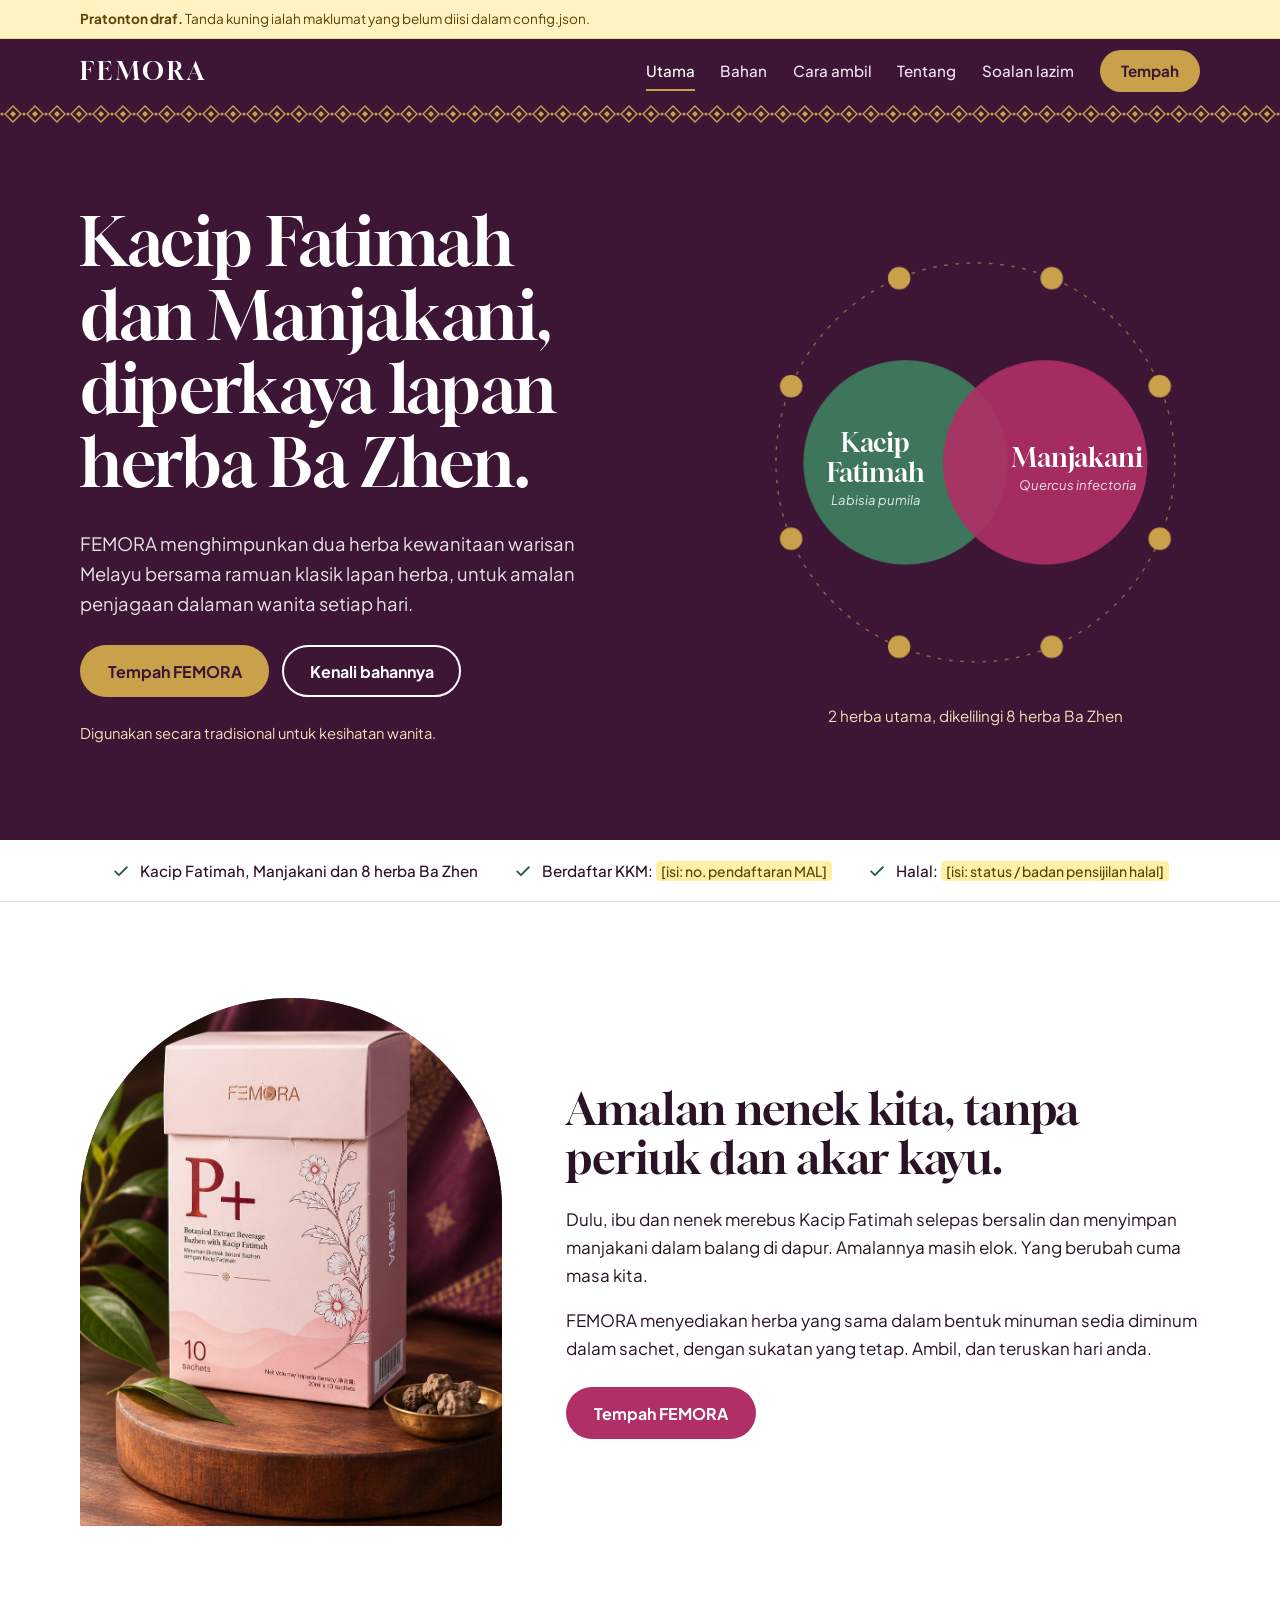
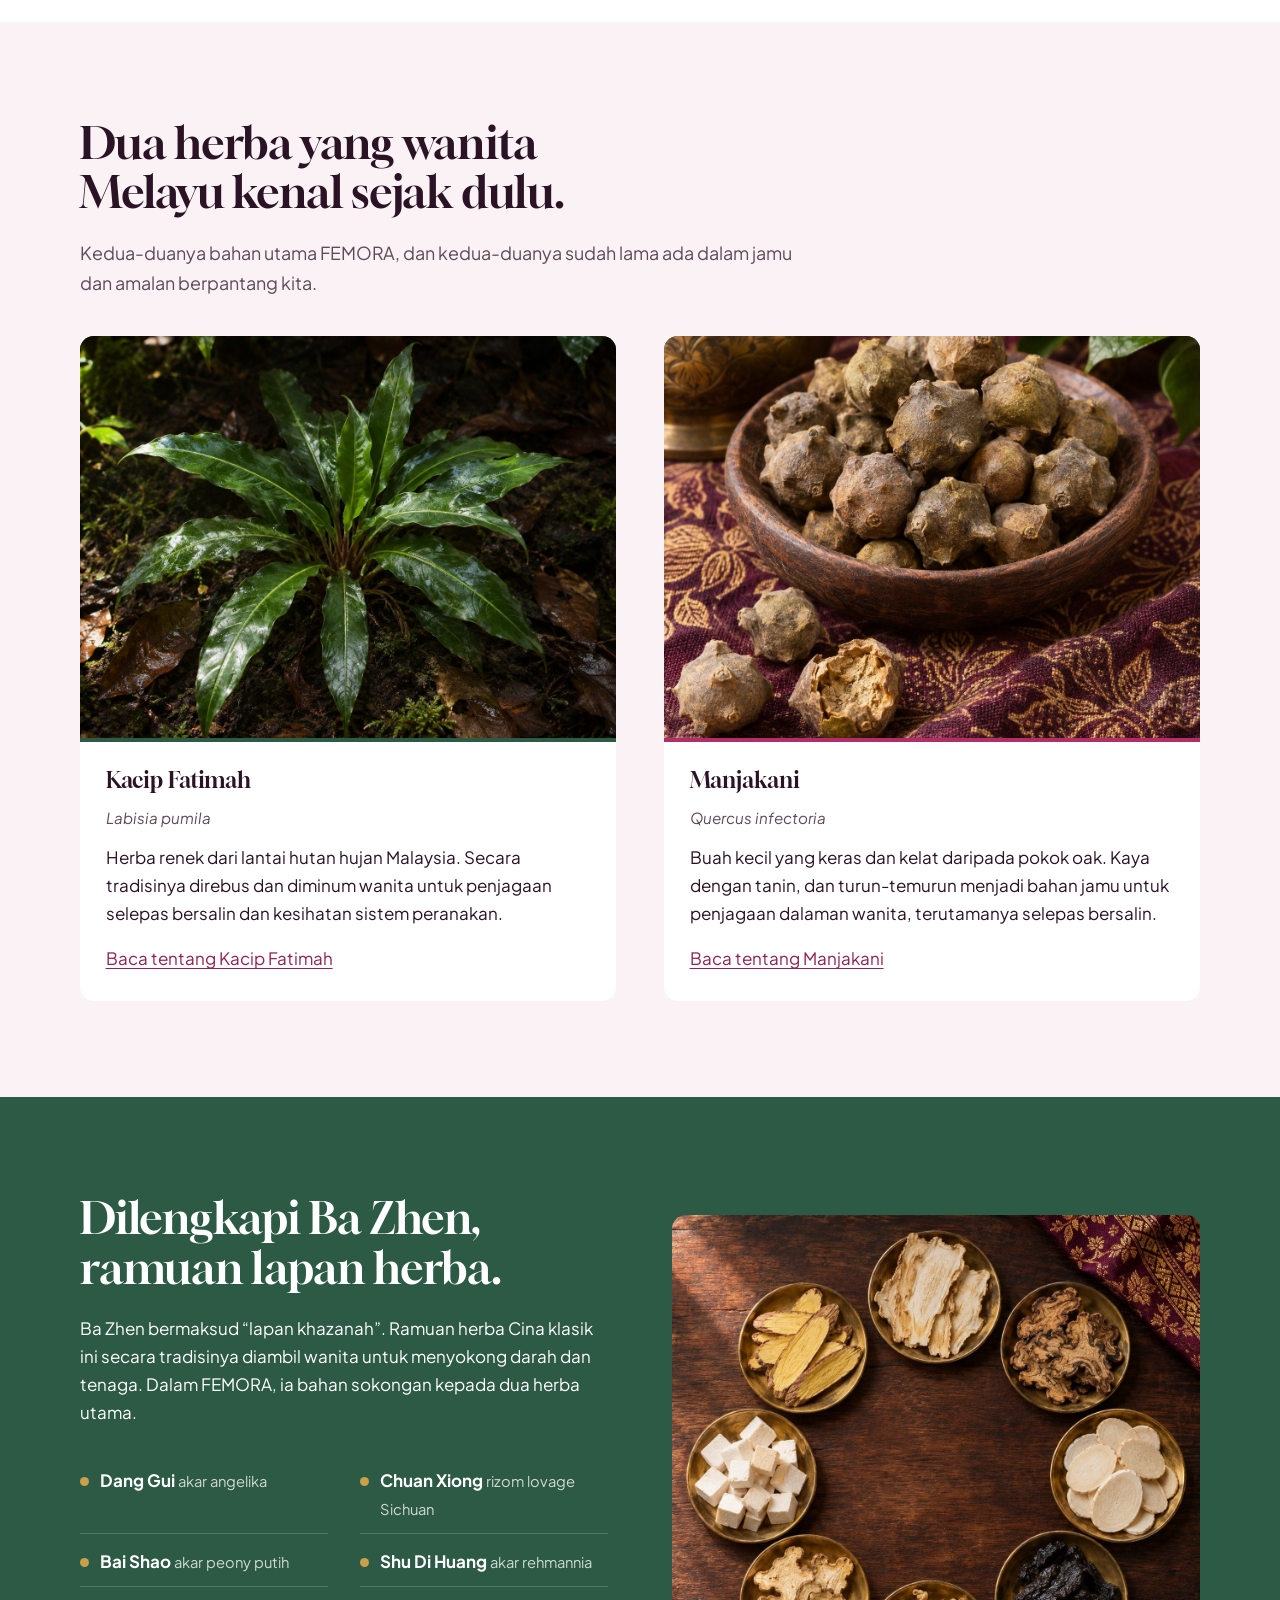
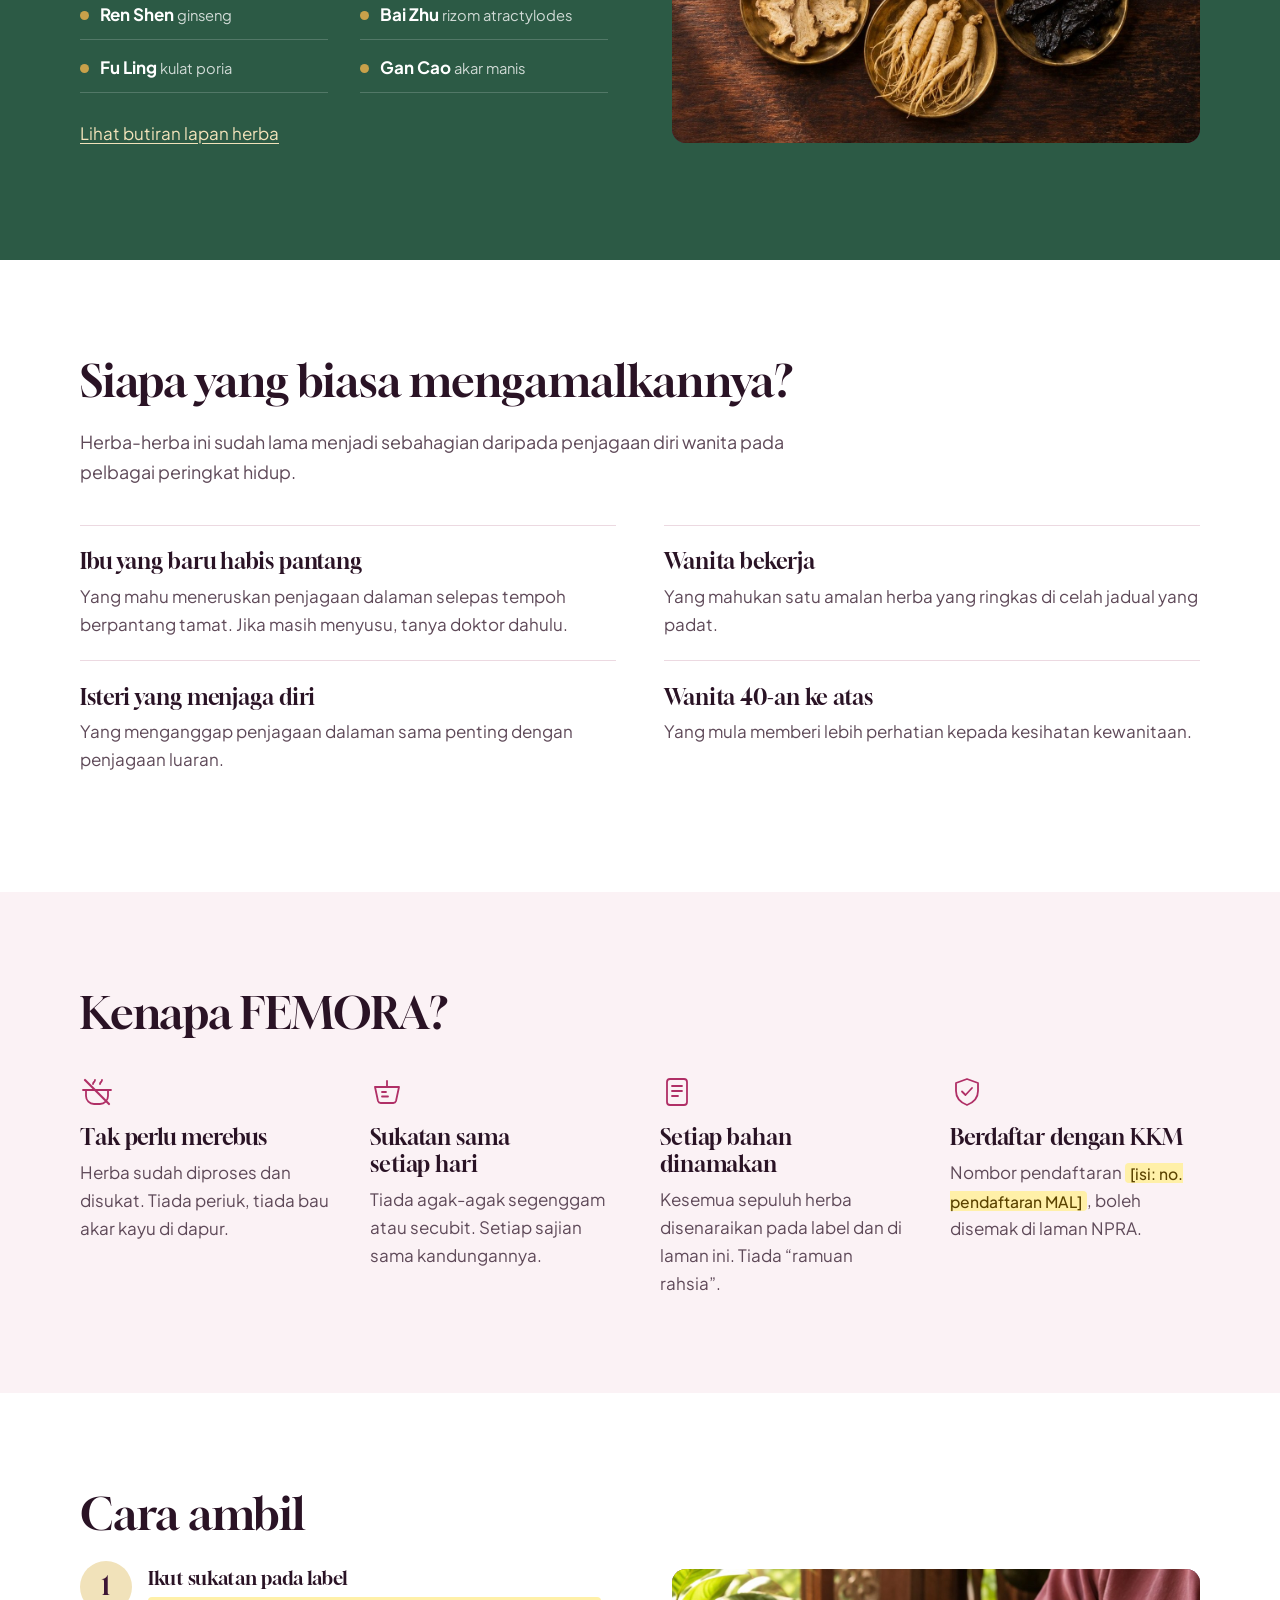
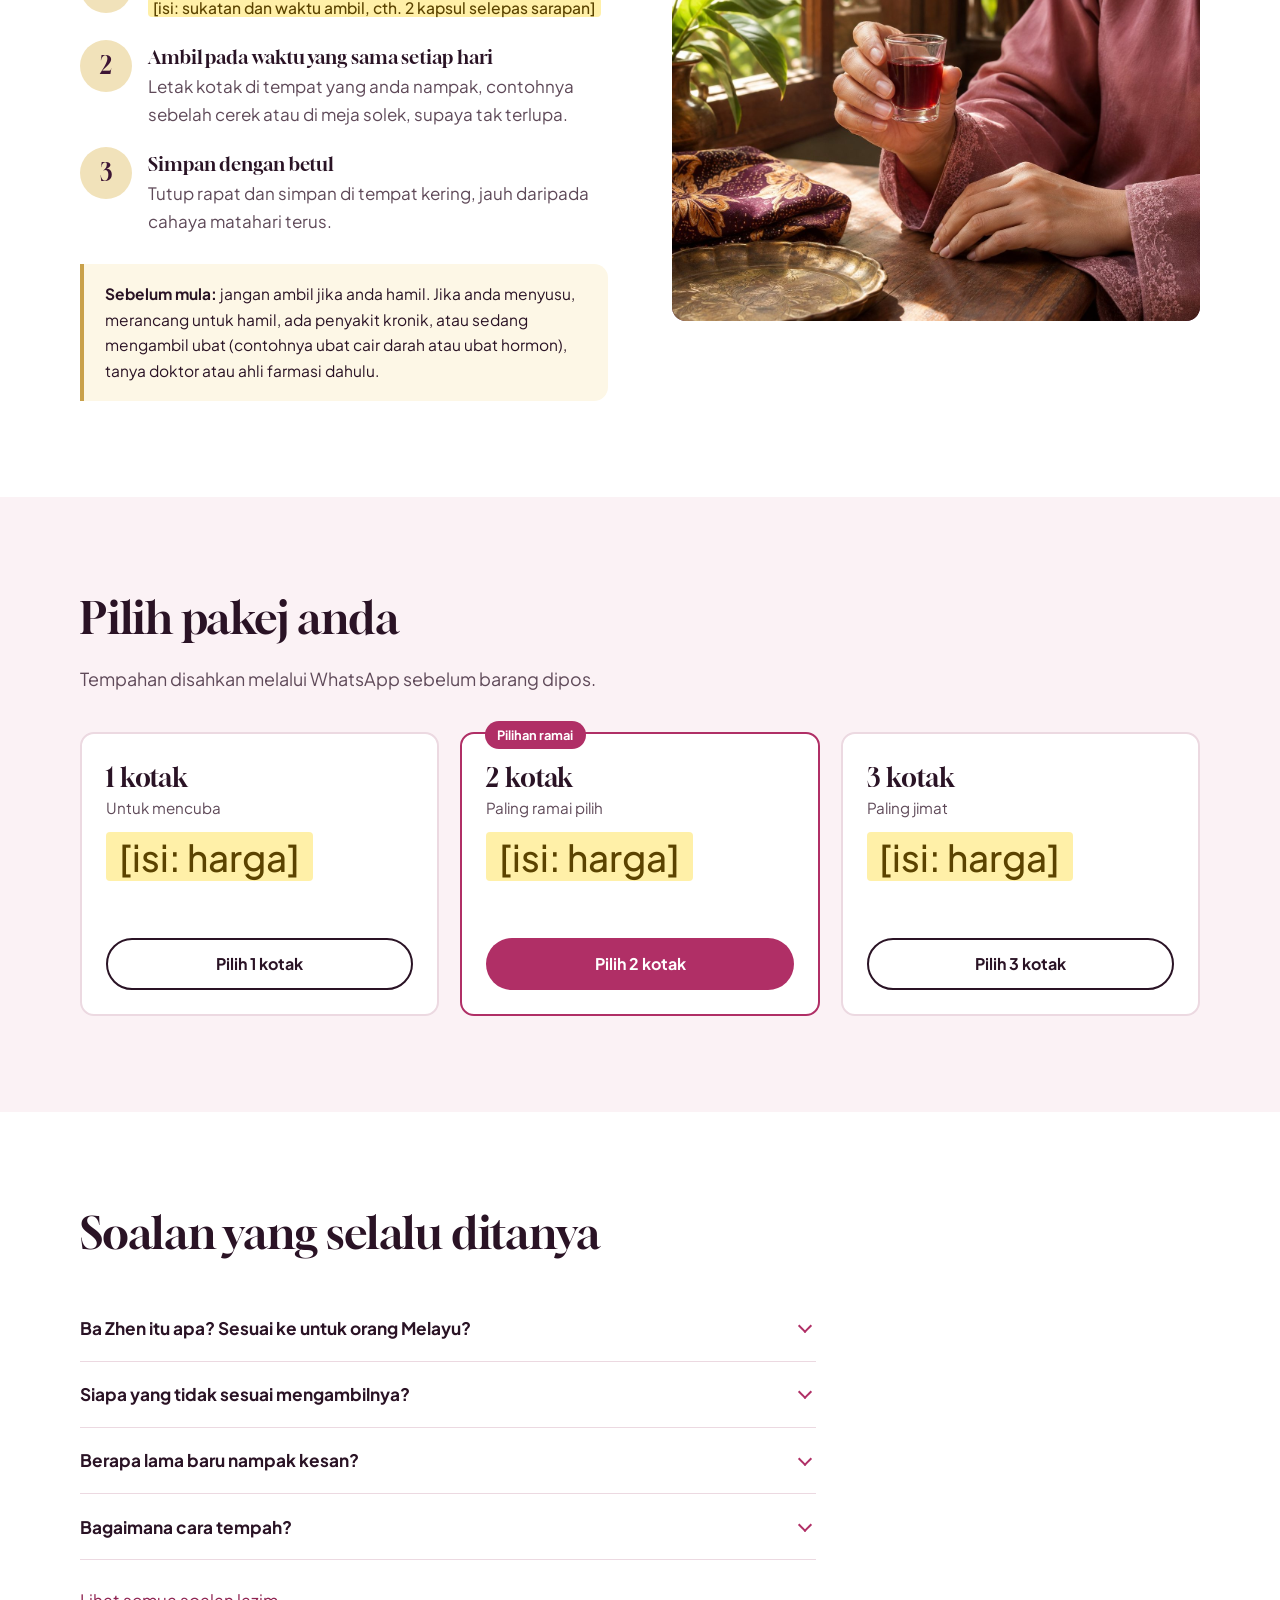
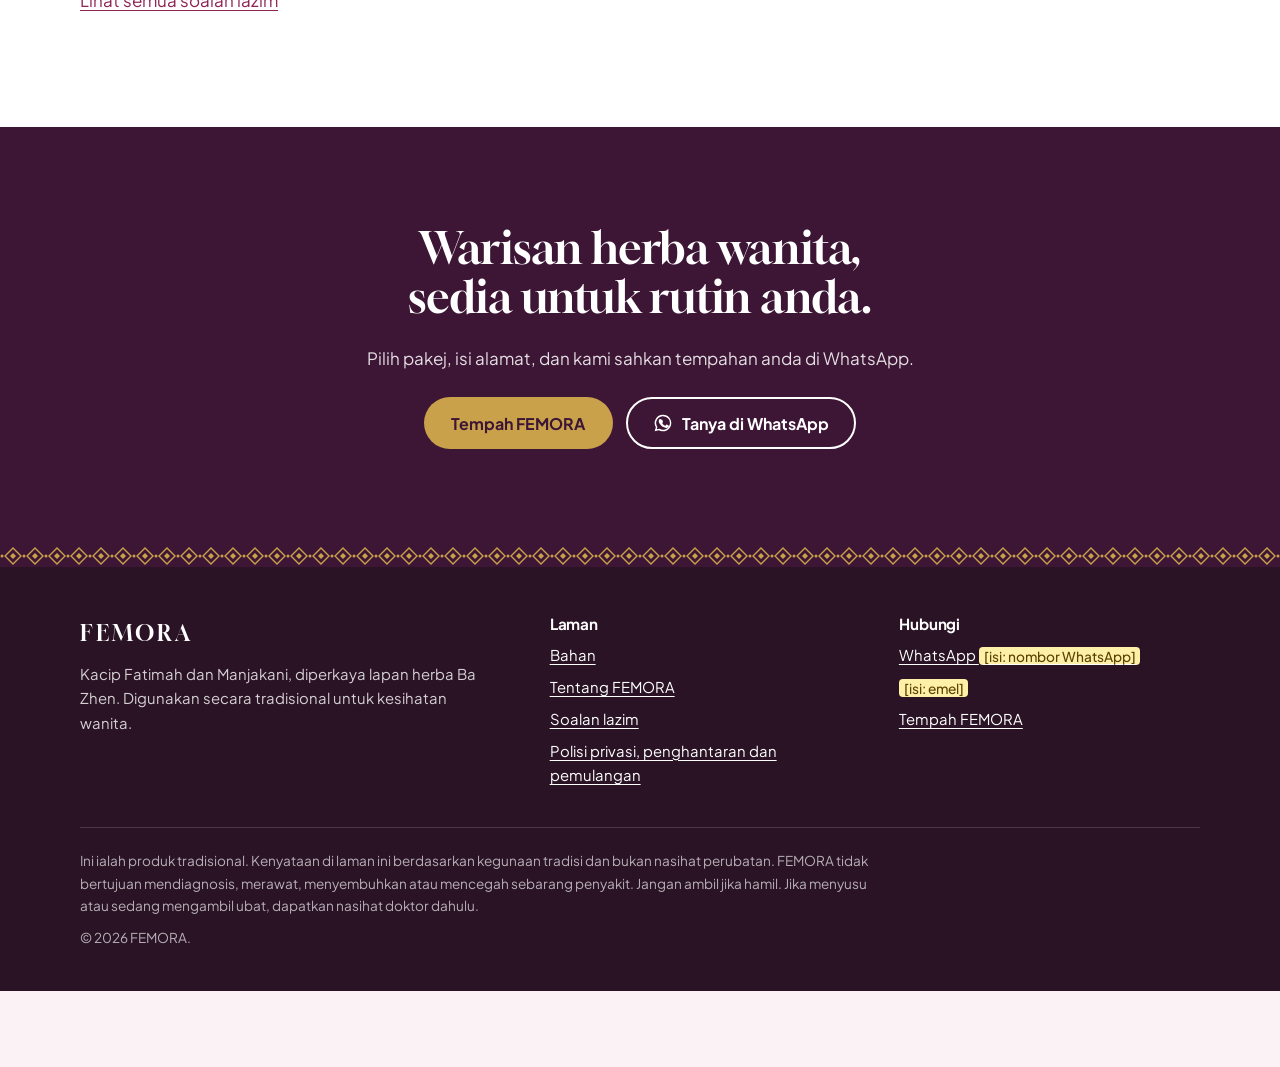
==== index.html @ b12ec698 "Bina laman (draf) dengan gambar Co-Authored-By: Claude Fable 5.2 <noreply@anthropic.com> Claude-Sess" ====
<!DOCTYPE html>
<html lang="ms">
<head>
<meta charset="utf-8">
<meta name="viewport" content="width=device-width, initial-scale=1">
<title>FEMORA | Kacip Fatimah dan Manjakani, diperkaya lapan herba Ba Zhen</title>
<meta name="description" content="FEMORA menghimpunkan Kacip Fatimah dan Manjakani bersama ramuan lapan herba Ba Zhen. Digunakan secara tradisional untuk kesihatan wanita.">
<meta name="robots" content="noindex">

<meta property="og:type" content="website">
<meta property="og:title" content="FEMORA | Kacip Fatimah dan Manjakani, diperkaya lapan herba Ba Zhen">
<meta property="og:description" content="FEMORA menghimpunkan Kacip Fatimah dan Manjakani bersama ramuan lapan herba Ba Zhen. Digunakan secara tradisional untuk kesihatan wanita.">
<meta property="og:locale" content="ms_MY">

<meta name="theme-color" content="#3d1535">
<link rel="icon" href="data:image/svg+xml,%3Csvg xmlns='http://www.w3.org/2000/svg' viewBox='0 0 64 64'%3E%3Crect width='64' height='64' rx='14' fill='%233d1535'/%3E%3Ccircle cx='25' cy='32' r='14' fill='%233f7d5f'/%3E%3Ccircle cx='39' cy='32' r='14' fill='%23b02f66' fill-opacity='.9'/%3E%3C/svg%3E">
<link rel="preconnect" href="https://fonts.googleapis.com">
<link rel="preconnect" href="https://fonts.gstatic.com" crossorigin>
<link href="https://fonts.googleapis.com/css2?family=Gloock&family=Plus+Jakarta+Sans:ital,wght@0,400;0,500;0,700;1,400&display=swap" rel="stylesheet">
<link rel="stylesheet" href="css/site.css">

</head>
<body class="ada-bar">
<a class="langkau" href="#kandungan">Terus ke kandungan</a>
<div class="draf-bar"><div class="bekas"><strong>Pratonton draf.</strong> Tanda kuning ialah maklumat yang belum diisi dalam config.json.</div></div>
<header class="kepala">
  <div class="bekas kepala__dalam">
    <a class="jenama" href="index.html">FEMORA</a>
    <button class="nav-suis" type="button" aria-controls="nav" aria-expanded="false" aria-label="Buka menu"><svg viewBox="0 0 24 24" fill="none" stroke="currentColor" stroke-width="2" stroke-linecap="round" aria-hidden="true"><path d="M4 7h16M4 12h16M4 17h16"/></svg></button>
    <nav class="nav" id="nav" aria-label="Utama">
      <a href="index.html" aria-current="page">Utama</a><a href="bahan.html">Bahan</a><a href="index.html#cara-ambil">Cara ambil</a><a href="tentang.html">Tentang</a><a href="soalan-lazim.html">Soalan lazim</a>
      <a class="butang butang--emas" href="tempah.html">Tempah</a>
    </nav>
  </div>
</header>
<div class="songket" aria-hidden="true"></div>
<main id="kandungan">

<section class="hero">
  <div class="bekas hero__grid">
    <div>
      <h1>Kacip Fatimah dan Manjakani, diperkaya lapan herba Ba Zhen.</h1>
      <p class="hero__sub">FEMORA menghimpunkan dua herba kewanitaan warisan Melayu bersama ramuan klasik lapan herba, untuk amalan penjagaan dalaman wanita setiap hari.</p>
      <div class="butang-baris">
        <a class="butang butang--emas" href="tempah.html">Tempah FEMORA</a>
        <a class="butang butang--garis" href="bahan.html">Kenali bahannya</a>
      </div>
      <p class="hero__tuntutan">Digunakan secara tradisional untuk kesihatan wanita.</p>
    </div>
    <div class="hero__rajah"><figure class="rajah rajah--hidup">
  <svg viewBox="0 0 360 360" role="img" aria-label="Rajah formula: Kacip Fatimah dan Manjakani sebagai dua herba utama, dikelilingi lapan herba Ba Zhen">
    <circle class="r-orbit" cx="180" cy="180" r="160"/>
    <circle class="r-titik" style="--i:0" cx="241.2" cy="32.2" r="9"/><circle class="r-titik" style="--i:1" cx="327.8" cy="118.8" r="9"/><circle class="r-titik" style="--i:2" cx="327.8" cy="241.2" r="9"/><circle class="r-titik" style="--i:3" cx="241.2" cy="327.8" r="9"/><circle class="r-titik" style="--i:4" cx="118.8" cy="327.8" r="9"/><circle class="r-titik" style="--i:5" cx="32.2" cy="241.2" r="9"/><circle class="r-titik" style="--i:6" cx="32.2" cy="118.8" r="9"/><circle class="r-titik" style="--i:7" cx="118.8" cy="32.2" r="9"/>
    <circle class="r-bulat" cx="124" cy="180" r="82" fill="#3f7d5f" fill-opacity=".94"/>
    <circle class="r-bulat r-bulat--2" cx="236" cy="180" r="82" fill="#b02f66" fill-opacity=".9"/>
    <text class="r-nama" x="100" y="172" text-anchor="middle">Kacip</text>
    <text class="r-nama" x="100" y="196" text-anchor="middle">Fatimah</text>
    <text class="r-latin" x="100" y="214" text-anchor="middle">Labisia pumila</text>
    <text class="r-nama" x="262" y="184" text-anchor="middle">Manjakani</text>
    <text class="r-latin" x="262" y="202" text-anchor="middle">Quercus infectoria</text>
  </svg>
  <figcaption>2 herba utama, dikelilingi 8 herba Ba Zhen</figcaption>
</figure></div>
  </div>
</section>
<div class="fakta"><div class="bekas"><ul><li><svg viewBox="0 0 24 24" fill="none" stroke="currentColor" stroke-width="2.2" stroke-linecap="round" stroke-linejoin="round" aria-hidden="true"><path d="M5 12.5l4.500 4.500L19 7.500"/></svg><span>Kacip Fatimah, Manjakani dan 8 herba Ba Zhen</span></li><li><svg viewBox="0 0 24 24" fill="none" stroke="currentColor" stroke-width="2.2" stroke-linecap="round" stroke-linejoin="round" aria-hidden="true"><path d="M5 12.5l4.500 4.500L19 7.500"/></svg><span>Berdaftar KKM: <mark class="isi">[isi: no. pendaftaran MAL]</mark></span></li><li><svg viewBox="0 0 24 24" fill="none" stroke="currentColor" stroke-width="2.2" stroke-linecap="round" stroke-linejoin="round" aria-hidden="true"><path d="M5 12.5l4.500 4.500L19 7.500"/></svg><span>Halal: <mark class="isi">[isi: status / badan pensijilan halal]</mark></span></li></ul></div></div>

<section class="blok blok--putih">
  <div class="bekas dua dua--foto-kecil">
    <div class="foto foto--gerbang"><span class="foto__nota">produk.jpg</span><img src="img/produk.jpg" alt="Kotak FEMORA bersama daun Kacip Fatimah dan buah manjakani" loading="lazy" onerror="this.remove()"></div>
    <div>
      <h2>Amalan nenek kita, tanpa periuk dan akar kayu.</h2>
      <p class="pendek">Dulu, ibu dan nenek merebus Kacip Fatimah selepas bersalin dan menyimpan manjakani dalam balang di dapur. Amalannya masih elok. Yang berubah cuma masa kita.</p>
      <p class="pendek">FEMORA menyediakan herba yang sama dalam bentuk minuman sedia diminum dalam sachet, dengan sukatan yang tetap. Ambil, dan teruskan hari anda.</p>
      <div class="butang-baris"><a class="butang butang--utama" href="tempah.html">Tempah FEMORA</a></div>
    </div>
  </div>
</section>

<section class="blok blok--kelopak">
  <div class="bekas">
    <div class="blok__kepala">
      <h2>Dua herba yang wanita Melayu kenal sejak dulu.</h2>
      <p>Kedua-duanya bahan utama FEMORA, dan kedua-duanya sudah lama ada dalam jamu dan amalan berpantang kita.</p>
    </div>
    <div class="herba">
      <article class="herba__kad">
        <div class="foto"><span class="foto__nota">kacip-fatimah.jpg</span><img src="img/kacip-fatimah.jpg" alt="Pokok Kacip Fatimah dengan daun hijau gelap di lantai hutan" loading="lazy" onerror="this.remove()"></div>
        <div class="herba__isi">
          <h3>Kacip Fatimah</h3>
          <p class="herba__latin">Labisia pumila</p>
          <p>Herba renek dari lantai hutan hujan Malaysia. Secara tradisinya direbus dan diminum wanita untuk penjagaan selepas bersalin dan kesihatan sistem peranakan.</p>
          <p><a href="bahan.html#kacip-fatimah">Baca tentang Kacip Fatimah</a></p>
        </div>
      </article>
      <article class="herba__kad herba__kad--manjakani">
        <div class="foto"><span class="foto__nota">manjakani.jpg</span><img src="img/manjakani.jpg" alt="Buah manjakani kering berwarna coklat dalam mangkuk kayu" loading="lazy" onerror="this.remove()"></div>
        <div class="herba__isi">
          <h3>Manjakani</h3>
          <p class="herba__latin">Quercus infectoria</p>
          <p>Buah kecil yang keras dan kelat daripada pokok oak. Kaya dengan tanin, dan turun-temurun menjadi bahan jamu untuk penjagaan dalaman wanita, terutamanya selepas bersalin.</p>
          <p><a href="bahan.html#manjakani">Baca tentang Manjakani</a></p>
        </div>
      </article>
    </div>
  </div>
</section>

<section class="blok blok--daun">
  <div class="bekas dua">
    <div>
      <h2>Dilengkapi Ba Zhen, ramuan lapan herba.</h2>
      <p class="pendek">Ba Zhen bermaksud “lapan khazanah”. Ramuan herba Cina klasik ini secara tradisinya diambil wanita untuk menyokong darah dan tenaga. Dalam FEMORA, ia bahan sokongan kepada dua herba utama.</p>
      <ul class="lapan"><li><div><b>Dang Gui</b> <span>akar angelika</span></div></li><li><div><b>Chuan Xiong</b> <span>rizom lovage Sichuan</span></div></li><li><div><b>Bai Shao</b> <span>akar peony putih</span></div></li><li><div><b>Shu Di Huang</b> <span>akar rehmannia</span></div></li><li><div><b>Ren Shen</b> <span>ginseng</span></div></li><li><div><b>Bai Zhu</b> <span>rizom atractylodes</span></div></li><li><div><b>Fu Ling</b> <span>kulat poria</span></div></li><li><div><b>Gan Cao</b> <span>akar manis</span></div></li></ul>
      <p style="margin-top:1.6rem"><a href="bahan.html#ba-zhen">Lihat butiran lapan herba</a></p>
    </div>
    <div class="foto foto--petak"><span class="foto__nota">ba-zhen.jpg</span><img src="img/ba-zhen.jpg" alt="Lapan jenis herba kering Ba Zhen disusun dalam piring kecil" loading="lazy" onerror="this.remove()"></div>
  </div>
</section>

<section class="blok blok--putih">
  <div class="bekas">
    <div class="blok__kepala">
      <h2>Siapa yang biasa mengamalkannya?</h2>
      <p>Herba-herba ini sudah lama menjadi sebahagian daripada penjagaan diri wanita pada pelbagai peringkat hidup.</p>
    </div>
    <ul class="siapa">
      <li><h3>Ibu yang baru habis pantang</h3><p>Yang mahu meneruskan penjagaan dalaman selepas tempoh berpantang tamat. Jika masih menyusu, tanya doktor dahulu.</p></li>
      <li><h3>Wanita bekerja</h3><p>Yang mahukan satu amalan herba yang ringkas di celah jadual yang padat.</p></li>
      <li><h3>Isteri yang menjaga diri</h3><p>Yang menganggap penjagaan dalaman sama penting dengan penjagaan luaran.</p></li>
      <li><h3>Wanita 40-an ke atas</h3><p>Yang mula memberi lebih perhatian kepada kesihatan kewanitaan.</p></li>
    </ul>
  </div>
</section>

<section class="blok blok--kelopak">
  <div class="bekas">
    <div class="blok__kepala"><h2>Kenapa FEMORA?</h2></div>
    <div class="sebab"><div><svg viewBox="0 0 34 34" fill="none" stroke="currentColor" stroke-width="1.8" stroke-linecap="round" stroke-linejoin="round" aria-hidden="true"><path d="M6 15h22v6a8 8 0 0 1-8 8h-6a8 8 0 0 1-8-8z"/><path d="M3 15h28M13 9c0-2 2-2 2-4M20 9c0-2 2-2 2-4"/><path d="M5 5l24 24" stroke-width="2.2"/></svg><h3>Tak perlu merebus</h3><p>Herba sudah diproses dan disukat. Tiada periuk, tiada bau akar kayu di dapur.</p></div><div><svg viewBox="0 0 34 34" fill="none" stroke="currentColor" stroke-width="1.8" stroke-linecap="round" stroke-linejoin="round" aria-hidden="true"><path d="M5 12h24l-3 14a3 3 0 0 1-3 2H11a3 3 0 0 1-3-2z"/><path d="M12 17h4M12 21.500h6M17 12V6"/></svg><h3>Sukatan sama setiap hari</h3><p>Tiada agak-agak segenggam atau secubit. Setiap sajian sama kandungannya.</p></div><div><svg viewBox="0 0 34 34" fill="none" stroke="currentColor" stroke-width="1.8" stroke-linecap="round" stroke-linejoin="round" aria-hidden="true"><rect x="7" y="4" width="20" height="26" rx="3"/><path d="M12 11h10M12 16h10M12 21h6"/></svg><h3>Setiap bahan dinamakan</h3><p>Kesemua sepuluh herba disenaraikan pada label dan di laman ini. Tiada “ramuan rahsia”.</p></div><div><svg viewBox="0 0 34 34" fill="none" stroke="currentColor" stroke-width="1.8" stroke-linecap="round" stroke-linejoin="round" aria-hidden="true"><path d="M17 4l11 4v8c0 7-4.500 11.500-11 14C10.500 27.500 6 23 6 16V8z"/><path d="M12 16.500l3.500 3.500 6.500-7"/></svg><h3>Berdaftar dengan KKM</h3><p>Nombor pendaftaran <mark class="isi">[isi: no. pendaftaran MAL]</mark>, boleh disemak di laman NPRA.</p></div></div>
  </div>
</section>

<section class="blok blok--putih" id="cara-ambil">
  <div class="bekas dua">
    <div>
      <h2>Cara ambil</h2>
      <ol class="langkah"><li><div><h3>Ikut sukatan pada label</h3><p><mark class="isi">[isi: sukatan dan waktu ambil, cth. 2 kapsul selepas sarapan]</mark></p></div></li><li><div><h3>Ambil pada waktu yang sama setiap hari</h3><p>Letak kotak di tempat yang anda nampak, contohnya sebelah cerek atau di meja solek, supaya tak terlupa.</p></div></li><li><div><h3>Simpan dengan betul</h3><p>Tutup rapat dan simpan di tempat kering, jauh daripada cahaya matahari terus.</p></div></li></ol>
      <div style="margin-top:1.8rem"><div class="amaran">
  <p><b>Sebelum mula:</b> jangan ambil jika anda hamil. Jika anda menyusu, merancang untuk hamil, ada penyakit kronik,
  atau sedang mengambil ubat (contohnya ubat cair darah atau ubat hormon), tanya doktor atau ahli farmasi dahulu.</p>
</div></div>
    </div>
    <div class="foto foto--lebar"><span class="foto__nota">cara-ambil.jpg</span><img src="img/cara-ambil.jpg" alt="Tangan wanita memegang FEMORA bersama segelas air suam" loading="lazy" onerror="this.remove()"></div>
  </div>
</section>



<section class="blok blok--kelopak" id="pakej">
  <div class="bekas">
    <div class="blok__kepala">
      <h2>Pilih pakej anda</h2>
      <p>Tempahan disahkan melalui WhatsApp sebelum barang dipos.</p>
    </div>
    <div class="pakej"><div class="pakej__kad">
  
  <h3 class="pakej__nama">1 kotak</h3>
  <p class="pakej__label">Untuk mencuba</p>
  <p class="pakej__harga"><mark class="isi">[isi: harga]</mark></p>
  <p class="pakej__asal"></p>
  <p class="pakej__nota"></p>
  <a class="butang butang--garis" href="tempah.html#pakej-1">Pilih 1 kotak</a>
</div><div class="pakej__kad pakej__kad--pilihan">
  <span class="pakej__lencana">Pilihan ramai</span>
  <h3 class="pakej__nama">2 kotak</h3>
  <p class="pakej__label">Paling ramai pilih</p>
  <p class="pakej__harga"><mark class="isi">[isi: harga]</mark></p>
  <p class="pakej__asal"></p>
  <p class="pakej__nota"></p>
  <a class="butang butang--utama" href="tempah.html#pakej-2">Pilih 2 kotak</a>
</div><div class="pakej__kad">
  
  <h3 class="pakej__nama">3 kotak</h3>
  <p class="pakej__label">Paling jimat</p>
  <p class="pakej__harga"><mark class="isi">[isi: harga]</mark></p>
  <p class="pakej__asal"></p>
  <p class="pakej__nota"></p>
  <a class="butang butang--garis" href="tempah.html#pakej-3">Pilih 3 kotak</a>
</div></div>
  </div>
</section>

<section class="blok blok--putih">
  <div class="bekas">
    <div class="blok__kepala"><h2>Soalan yang selalu ditanya</h2></div>
    <div class="soalan"><details><summary>Ba Zhen itu apa? Sesuai ke untuk orang Melayu?</summary><div class="jawapan"><p>Ba Zhen bermaksud “lapan khazanah”. Ia ramuan herba Cina klasik yang sudah digunakan beratus tahun, terutamanya oleh wanita. Dalam resipi klasik, kesemua lapan bahannya berasal daripada tumbuhan dan kulat, tanpa bahan haiwan.</p><p>Ramai wanita Melayu sudah biasa dengan herba Cina seperti dang gui dan ginseng dalam sup dan jamu moden. Ba Zhen hanyalah gabungan lapan herba seumpama itu dalam satu resipi.</p></div></details><details><summary>Siapa yang tidak sesuai mengambilnya?</summary><div class="jawapan"><p>Jangan ambil jika anda hamil. Dapatkan nasihat doktor atau ahli farmasi dahulu jika anda:</p><ul><li>sedang menyusu atau merancang untuk hamil;</li><li>mengambil ubat cair darah, ubat hormon atau ubat tetap yang lain;</li><li>ada penyakit kronik atau bakal menjalani pembedahan;</li><li>berumur bawah 18 tahun.</li></ul></div></details><details><summary>Berapa lama baru nampak kesan?</summary><div class="jawapan"><p>Setiap orang berbeza, jadi kami tidak menjanjikan kesan dalam tempoh tertentu. Herba tradisional diamalkan secara konsisten mengikut sukatan, bukan diambil untuk kesan segera.</p></div></details><details><summary>Bagaimana cara tempah?</summary><div class="jawapan"><p>Pilih pakej di halaman <a href="tempah.html">Tempah</a>, isi nama dan alamat, kemudian tekan butang hantar. Butiran tempahan anda akan dibuka di WhatsApp. Kami sahkan tempahan dan cara bayaran di situ.</p></div></details></div>
    <p style="margin-top:1.6rem"><a href="soalan-lazim.html">Lihat semua soalan lazim</a></p>
  </div>
</section>

<section class="blok blok--gelap seru">
  <div class="bekas">
    <h2>Warisan herba wanita, sedia untuk rutin anda.</h2>
    <p>Pilih pakej, isi alamat, dan kami sahkan tempahan anda di WhatsApp.</p>
    <div class="butang-baris">
      <a class="butang butang--emas" href="tempah.html">Tempah FEMORA</a>
      <a class="butang butang--garis" href="https://wa.me/?text=Salam%2C%20saya%20nak%20tahu%20lebih%20lanjut%20tentang%20FEMORA." target="_blank" rel="noopener"><svg viewBox="0 0 24 24" fill="currentColor" aria-hidden="true"><path d="M12 2a10 10 0 0 0-8.6 15.1L2 22l5-1.3A10 10 0 1 0 12 2zm0 1.8a8.2 8.2 0 1 1-4.2 15.2l-.3-.2-3 .8.8-2.9-.2-.3A8.2 8.2 0 0 1 12 3.8zM8.6 7.3c-.2 0-.5 0-.7.3-.3.3-1 .9-1 2.300s1 2.700 1.200 2.900c.1.2 2 3.200 5 4.400 2.500 1 3 .8 3.500.700.500 0 1.700-.700 2-1.400.200-.700.200-1.300.100-1.400l-.500-.300-1.700-.900c-.200 0-.400-.100-.600.200l-.800 1c-.100.200-.300.200-.500.100a6.700 6.700 0 0 1-2-1.200 7.400 7.400 0 0 1-1.400-1.700c-.100-.300 0-.400.100-.500l.400-.500.300-.400v-.500l-.800-1.900c-.200-.500-.400-.400-.600-.400z"/></svg>Tanya di WhatsApp</a>
    </div>
  </div>
</section>

</main>
<div class="songket" aria-hidden="true"></div>
<footer class="kaki">
  <div class="bekas">
    <div class="kaki__grid">
      <div>
        <a class="jenama" href="index.html">FEMORA</a>
        <p>Kacip Fatimah dan Manjakani, diperkaya lapan herba Ba Zhen. Digunakan secara tradisional untuk kesihatan wanita.</p>
      </div>
      <div>
        <h2>Laman</h2>
        <ul>
          <li><a href="bahan.html">Bahan</a></li>
          <li><a href="tentang.html">Tentang FEMORA</a></li>
          <li><a href="soalan-lazim.html">Soalan lazim</a></li>
          <li><a href="polisi.html">Polisi privasi, penghantaran dan pemulangan</a></li>
        </ul>
      </div>
      <div>
        <h2>Hubungi</h2>
        <ul>
          <li><a href="https://wa.me/?text=Salam%2C%20saya%20nak%20tahu%20lebih%20lanjut%20tentang%20FEMORA." target="_blank" rel="noopener">WhatsApp <mark class="isi">[isi: nombor WhatsApp]</mark></a></li>
          <li><mark class="isi">[isi: emel]</mark></li>
          <li><a href="tempah.html">Tempah FEMORA</a></li>
        </ul>
      </div>
    </div>
    <div class="kaki__penafian">
      <p>Ini ialah produk tradisional. Kenyataan di laman ini berdasarkan kegunaan tradisi dan bukan nasihat perubatan.
      FEMORA tidak bertujuan mendiagnosis, merawat, menyembuhkan atau mencegah sebarang penyakit.
      Jangan ambil jika hamil. Jika menyusu atau sedang mengambil ubat, dapatkan nasihat doktor dahulu.</p>
      <p>&copy; 2026 FEMORA.</p>
    </div>
  </div>
</footer>
<div class="bar-tempah"><a class="butang butang--utama" href="tempah.html">Tempah FEMORA</a></div>
<script src="js/site.js" defer></script>
</body>
</html>
---- css/site.css ----
/* FEMORA — gaya laman
   Warna: manggis (ungu gelap), kesumba (merah jambu tua), daun (hijau), emas songket, kelopak (latar) */
:root {
  --manggis: #3d1535;
  --manggis-2: #561f4a;
  --kesumba: #b02f66;
  --kesumba-gelap: #8f2351;
  --daun: #2c5a45;
  --daun-muda: #e4efe7;
  --emas: #c9a14a;
  --emas-muda: #f1e2ba;
  --kelopak: #fbf2f5;
  --putih: #ffffff;
  --dakwat: #2a1325;
  --dakwat-2: #5f4a59;
  --garis: #ecd9e1;
  --paparan: "Gloock", "Georgia", serif;
  --badan: "Plus Jakarta Sans", system-ui, -apple-system, "Segoe UI", sans-serif;
  --lebar: 1120px;
  --jejari: 14px;
}

*, *::before, *::after { box-sizing: border-box; }
html { scroll-behavior: smooth; -webkit-text-size-adjust: 100%; }
body {
  margin: 0;
  font-family: var(--badan);
  font-size: 1.0625rem;
  line-height: 1.65;
  color: var(--dakwat);
  background: var(--kelopak);
}
body.ada-bar { padding-bottom: 76px; }
img, svg { max-width: 100%; display: block; }
a { color: var(--kesumba-gelap); text-underline-offset: 3px; }
a:hover { color: var(--manggis); }
h1, h2, h3 { font-family: var(--paparan); font-weight: 400; line-height: 1.12; margin: 0 0 .5em; letter-spacing: -.005em; text-wrap: balance; }
h1 { font-size: clamp(2.3rem, 6.2vw, 4.1rem); }
h2 { font-size: clamp(1.8rem, 4.2vw, 2.75rem); }
h3 { font-size: 1.4rem; line-height: 1.2; }
p { margin: 0 0 1em; }
.pendek { max-width: 62ch; }
.kecil { font-size: .9rem; color: var(--dakwat-2); }
:focus-visible { outline: 3px solid var(--emas); outline-offset: 3px; border-radius: 4px; }
.langkau { position: absolute; left: -999px; top: 0; background: var(--putih); padding: .6rem 1rem; z-index: 100; }
.langkau:focus { left: 8px; top: 8px; }

.bekas { width: min(100% - 2.5rem, var(--lebar)); margin-inline: auto; }

/* ---------- Butang ---------- */
.butang {
  display: inline-flex; align-items: center; justify-content: center; gap: .55rem;
  min-height: 52px; padding: .8rem 1.6rem;
  border-radius: 999px; border: 2px solid transparent;
  font: 700 1rem/1.2 var(--badan); text-decoration: none; cursor: pointer;
  transition: background-color .15s, color .15s, border-color .15s;
}
.butang--utama { background: var(--kesumba); color: #fff; }
.butang--utama:hover { background: var(--kesumba-gelap); color: #fff; }
.butang--emas { background: var(--emas); color: var(--manggis); }
.butang--emas:hover { background: #dab661; color: var(--manggis); }
.butang--garis { border-color: currentColor; color: inherit; background: transparent; }
.butang--garis:hover { background: rgba(255,255,255,.12); color: inherit; }
.blok--putih .butang--garis:hover, .blok--kelopak .butang--garis:hover { background: var(--kelopak); }
.butang svg { width: 20px; height: 20px; flex: none; }
.butang-baris { display: flex; flex-wrap: wrap; gap: .8rem; margin-top: 1.6rem; }

/* ---------- Jalur songket ---------- */
.songket {
  height: 22px;
  background-color: var(--manggis);
  background-image: url("data:image/svg+xml,%3Csvg xmlns='http://www.w3.org/2000/svg' width='44' height='22' viewBox='0 0 44 22'%3E%3Cg fill='none' stroke='%23c9a14a' stroke-width='1.4'%3E%3Cpath d='M11 3l8 8-8 8-8-8z'/%3E%3Cpath d='M33 3l8 8-8 8-8-8z'/%3E%3C/g%3E%3Cg fill='%23c9a14a'%3E%3Cpath d='M11 8l3 3-3 3-3-3z'/%3E%3Cpath d='M33 8l3 3-3 3-3-3z'/%3E%3Ccircle cx='22' cy='11' r='1.5'/%3E%3Ccircle cx='0' cy='11' r='1.5'/%3E%3Ccircle cx='44' cy='11' r='1.5'/%3E%3C/g%3E%3C/svg%3E");
  background-repeat: repeat-x; background-position: center;
}

/* ---------- Pengepala ---------- */
.draf-bar { background: #fff3c4; color: #5b4300; font-size: .85rem; padding: .5rem 0; border-bottom: 1px solid #ecd98a; }
.draf-bar strong { font-weight: 700; }
.kepala { background: var(--manggis); color: #fff; position: sticky; top: 0; z-index: 50; }
.kepala__dalam { display: flex; align-items: center; justify-content: space-between; gap: 1rem; min-height: 64px; }
.jenama { font-family: var(--paparan); font-size: 1.55rem; letter-spacing: .14em; color: #fff; text-decoration: none; }
.jenama:hover { color: var(--emas-muda); }
.nav { display: flex; align-items: center; gap: 1.6rem; }
.nav a { color: #f3e3ee; text-decoration: none; font-size: .95rem; font-weight: 500; padding: .4rem 0; border-bottom: 2px solid transparent; }
.nav a:hover, .nav a[aria-current="page"] { color: #fff; border-bottom-color: var(--emas); }
.nav .butang { min-height: 42px; padding: .5rem 1.2rem; border-bottom: 2px solid transparent; color: var(--manggis); font-weight: 700; }
.nav .butang:hover { color: var(--manggis); border-bottom-color: transparent; }
.nav-suis { display: none; background: none; border: 0; color: #fff; width: 44px; height: 44px; padding: 10px; cursor: pointer; }
.nav-suis svg { width: 24px; height: 24px; }

@media (max-width: 860px) {
  .nav-suis { display: block; }
  .nav { display: none; position: absolute; left: 0; right: 0; top: 100%; background: var(--manggis-2); flex-direction: column; align-items: stretch; gap: 0; padding: .5rem 1.25rem 1.25rem; }
  .nav.buka { display: flex; }
  .nav a { padding: .9rem 0; border-bottom: 1px solid rgba(255,255,255,.12); font-size: 1.05rem; }
  .nav .butang { margin-top: 1rem; }
}

/* ---------- Blok seksyen ---------- */
.blok { padding: clamp(3.2rem, 8vw, 6rem) 0; }
.blok--putih { background: var(--putih); }
.blok--kelopak { background: var(--kelopak); }
.blok--gelap { background: var(--manggis); color: #fff; }
.blok--daun { background: var(--daun); color: #fff; }
.blok--gelap a:not(.butang), .blok--daun a:not(.butang) { color: var(--emas-muda); }
.blok--gelap .kecil, .blok--daun .kecil { color: rgba(255,255,255,.78); }
.blok__kepala { margin-bottom: 2.4rem; max-width: 46rem; }
.blok__kepala p { font-size: 1.12rem; color: var(--dakwat-2); }
.blok--gelap .blok__kepala p, .blok--daun .blok__kepala p { color: rgba(255,255,255,.85); }

/* ---------- Hero ---------- */
.hero { background: var(--manggis); color: #fff; padding: clamp(2.6rem, 7vw, 5rem) 0 clamp(3rem, 7vw, 5rem); overflow: hidden; }
.hero__grid { display: grid; grid-template-columns: 1.15fr .85fr; gap: clamp(2rem, 5vw, 4.5rem); align-items: center; }
.hero h1 { margin-bottom: .45em; }
.hero__sub { font-size: 1.15rem; color: rgba(255,255,255,.88); max-width: 34rem; }
.hero__tuntutan { margin-top: 1.5rem; font-size: .92rem; color: var(--emas-muda); }
@media (max-width: 860px) {
  .hero__grid { grid-template-columns: 1fr; }
  .hero__rajah { max-width: 340px; margin-inline: auto; }
}

/* Rajah formula 2 + 8 */
.rajah { margin: 0; }
.rajah svg { width: 100%; height: auto; overflow: visible; }
.rajah text { font-family: var(--badan); }
.rajah .r-nama { font-family: var(--paparan); font-size: 21px; fill: #fff; }
.rajah .r-latin { font-size: 10.5px; fill: rgba(255,255,255,.85); font-style: italic; }
.rajah .r-titik { fill: var(--emas); }
.rajah .r-orbit { fill: none; stroke: var(--emas); stroke-opacity: .55; stroke-width: 1.2; stroke-dasharray: 2 7; stroke-linecap: round; }
.rajah figcaption { text-align: center; margin-top: 1rem; font-size: .95rem; color: var(--emas-muda); }
.blok--putih .rajah figcaption, .blok--kelopak .rajah figcaption { color: var(--dakwat-2); }
@media (prefers-reduced-motion: no-preference) {
  .rajah--hidup .r-titik { opacity: 0; transform-box: fill-box; transform-origin: center; animation: titik .5s cubic-bezier(.2,.9,.3,1.3) forwards; animation-delay: calc(.5s + var(--i) * .11s); }
  .rajah--hidup .r-bulat { opacity: 0; animation: bulat .7s ease-out forwards; }
  .rajah--hidup .r-bulat--2 { animation-delay: .18s; }
  @keyframes titik { from { opacity: 0; transform: scale(.2); } to { opacity: 1; transform: scale(1); } }
  @keyframes bulat { from { opacity: 0; } to { opacity: 1; } }
}

/* ---------- Jalur fakta ---------- */
.fakta { background: var(--putih); border-bottom: 1px solid var(--garis); }
.fakta ul { list-style: none; margin: 0; padding: 1.1rem 0; display: flex; flex-wrap: wrap; gap: .6rem 2.2rem; justify-content: center; }
.fakta li { display: flex; align-items: center; gap: .55rem; font-size: .95rem; font-weight: 500; }
.fakta svg { width: 20px; height: 20px; color: var(--daun); flex: none; }

/* ---------- Foto ---------- */
.foto { position: relative; overflow: hidden; border-radius: var(--jejari); background-color: var(--manggis-2);
  background-image: url("data:image/svg+xml,%3Csvg xmlns='http://www.w3.org/2000/svg' width='40' height='40' viewBox='0 0 40 40'%3E%3Cpath d='M20 4l16 16-16 16L4 20z' fill='none' stroke='%23c9a14a' stroke-opacity='.35' stroke-width='1'/%3E%3Cpath d='M20 15l5 5-5 5-5-5z' fill='%23c9a14a' fill-opacity='.3'/%3E%3C/svg%3E");
  aspect-ratio: 4 / 5; }
.foto--petak { aspect-ratio: 1 / 1; }
.foto--lebar { aspect-ratio: 3 / 2; }
.foto--gerbang { border-radius: 999px 999px var(--jejari) var(--jejari); }
.foto img { position: absolute; inset: 0; width: 100%; height: 100%; object-fit: cover; }
.foto__nota { position: absolute; left: 50%; top: 50%; transform: translate(-50%,-50%); background: rgba(255,255,255,.92); color: var(--manggis); font-size: .8rem; font-weight: 700; padding: .35rem .7rem; border-radius: 6px; white-space: nowrap; }

/* ---------- Dua lajur ---------- */
.dua { display: grid; grid-template-columns: 1fr 1fr; gap: clamp(2rem, 5vw, 4.5rem); align-items: center; }
.dua--foto-kecil { grid-template-columns: .8fr 1.2fr; }
.dua--terbalik > :first-child { order: 2; }
@media (max-width: 860px) {
  .dua, .dua--foto-kecil { grid-template-columns: 1fr; }
  .dua--terbalik > :first-child { order: 0; }
  .dua .foto { max-width: 420px; }
}

/* ---------- Senarai pengamal ---------- */
.siapa { list-style: none; margin: 0; padding: 0; display: grid; grid-template-columns: repeat(2, 1fr); gap: 0 3rem; }
.siapa li { padding: 1.4rem 0; border-top: 1px solid var(--garis); }
.siapa h3 { margin-bottom: .3em; }
.siapa p { margin: 0; color: var(--dakwat-2); }
@media (max-width: 700px) { .siapa { grid-template-columns: 1fr; } }

/* ---------- Herba utama ---------- */
.herba { display: grid; grid-template-columns: 1fr 1fr; gap: clamp(1.5rem, 4vw, 3rem); }
.herba__kad { background: var(--putih); border-radius: var(--jejari); overflow: hidden; display: flex; flex-direction: column; }
.blok--putih .herba__kad { background: var(--kelopak); }
.herba__kad .foto { border-radius: 0; aspect-ratio: 4 / 3; }
.herba__isi { padding: 1.6rem 1.6rem 1.8rem; border-top: 4px solid var(--daun); flex: 1; }
.herba__kad--manjakani .herba__isi { border-top-color: var(--kesumba); }
.herba__latin { font-style: italic; color: var(--dakwat-2); font-size: .95rem; margin-bottom: .8rem; }
.herba__isi p:last-child { margin-bottom: 0; }
@media (max-width: 760px) { .herba { grid-template-columns: 1fr; } }

/* ---------- Ba Zhen ---------- */
.lapan { list-style: none; margin: 1.8rem 0 0; padding: 0; display: grid; grid-template-columns: repeat(2, 1fr); gap: .1rem 2rem; }
.lapan li { display: flex; align-items: baseline; gap: .7rem; padding: .7rem 0; border-bottom: 1px solid rgba(255,255,255,.18); }
.lapan li::before { content: ""; width: 9px; height: 9px; border-radius: 50%; background: var(--emas); flex: none; transform: translateY(-1px); }
.lapan b { font-weight: 700; }
.lapan span { color: rgba(255,255,255,.78); font-size: .92rem; }
@media (max-width: 520px) { .lapan { grid-template-columns: 1fr; } }

/* ---------- Sebab ---------- */
.sebab { display: grid; grid-template-columns: repeat(auto-fit, minmax(230px, 1fr)); gap: 2rem 2.5rem; }
.sebab h3 { margin-bottom: .35em; }
.sebab p { margin: 0; color: var(--dakwat-2); }
.sebab svg { width: 34px; height: 34px; color: var(--kesumba); margin-bottom: .9rem; }

/* ---------- Langkah ---------- */
.langkah { list-style: none; counter-reset: l; margin: 0; padding: 0; display: grid; gap: 1.2rem; }
.langkah li { counter-increment: l; display: grid; grid-template-columns: 52px 1fr; gap: 1rem; align-items: start; }
.langkah li::before { content: counter(l); font-family: var(--paparan); font-size: 1.5rem; width: 52px; height: 52px; border-radius: 50%; background: var(--emas-muda); color: var(--manggis); display: grid; place-items: center; }
.langkah h3 { font-size: 1.2rem; margin: .35rem 0 .2rem; }
.langkah p { margin: 0; color: var(--dakwat-2); }

/* ---------- Amaran ---------- */
.amaran { border-left: 4px solid var(--emas); background: #fdf7e6; padding: 1.1rem 1.3rem; border-radius: 0 var(--jejari) var(--jejari) 0; font-size: .97rem; }
.amaran p:last-child { margin-bottom: 0; }
.amaran b { font-weight: 700; }

/* ---------- Testimoni ---------- */
.testi { display: grid; grid-template-columns: repeat(auto-fit, minmax(260px, 1fr)); gap: 1.5rem; }
.testi blockquote { margin: 0; background: var(--putih); border-radius: var(--jejari); padding: 1.6rem; }
.testi blockquote p { font-size: 1.05rem; }
.testi cite { font-style: normal; font-weight: 700; font-size: .92rem; color: var(--dakwat-2); }

/* ---------- Pakej ---------- */
.pakej { display: grid; grid-template-columns: repeat(auto-fit, minmax(240px, 1fr)); gap: 1.3rem; align-items: stretch; }
.pakej__kad { position: relative; background: var(--putih); border: 2px solid var(--garis); border-radius: var(--jejari); padding: 1.8rem 1.5rem 1.5rem; display: flex; flex-direction: column; }
.pakej__kad--pilihan { border-color: var(--kesumba); }
.pakej__lencana { position: absolute; top: -13px; left: 1.4rem; background: var(--kesumba); color: #fff; font-size: .8rem; font-weight: 700; padding: .2rem .8rem; border-radius: 999px; }
.pakej__nama { font-family: var(--paparan); font-size: 1.6rem; margin: 0; }
.pakej__label { color: var(--dakwat-2); font-size: .95rem; margin: .1rem 0 1rem; }
.pakej__harga { font-family: var(--paparan); font-size: 2.5rem; line-height: 1; color: var(--manggis); margin: 0; }
.pakej__asal { color: var(--dakwat-2); text-decoration: line-through; font-size: .95rem; min-height: 1.5em; margin: .3rem 0 0; }
.pakej__nota { font-size: .92rem; color: var(--dakwat-2); margin: .8rem 0 1.3rem; flex: 1; }
.pakej__kad .butang { width: 100%; }

/* ---------- Soalan lazim ---------- */
.soalan { max-width: 46rem; }
.soalan details { border-bottom: 1px solid var(--garis); }
.soalan summary { cursor: pointer; list-style: none; padding: 1.15rem 2.5rem 1.15rem 0; position: relative; font-weight: 700; font-size: 1.08rem; }
.soalan summary::-webkit-details-marker { display: none; }
.soalan summary::after { content: ""; position: absolute; right: .4rem; top: 50%; width: 10px; height: 10px; border-right: 2px solid var(--kesumba); border-bottom: 2px solid var(--kesumba); transform: translateY(-70%) rotate(45deg); transition: transform .2s; }
.soalan details[open] summary::after { transform: translateY(-30%) rotate(-135deg); }
.soalan .jawapan { padding: 0 0 1.3rem; color: var(--dakwat-2); }
.soalan .jawapan p:last-child { margin-bottom: 0; }
.soalan h2 { font-size: 1.6rem; margin: 2.6rem 0 .4rem; }
.soalan h2:first-child { margin-top: 0; }

/* ---------- Seruan akhir ---------- */
.seru { text-align: center; }
.seru h2 { max-width: 20ch; margin-inline: auto; }
.seru p { max-width: 46ch; margin-inline: auto; color: rgba(255,255,255,.86); }
.seru .butang-baris { justify-content: center; }

/* ---------- Halaman dalaman ---------- */
.tajuk-halaman { background: var(--manggis); color: #fff; padding: clamp(2.4rem, 6vw, 4rem) 0; }
.tajuk-halaman h1 { font-size: clamp(2.1rem, 5.2vw, 3.3rem); margin-bottom: .35em; max-width: 20ch; }
.tajuk-halaman p { color: rgba(255,255,255,.86); font-size: 1.12rem; max-width: 40rem; margin: 0; }
.prosa { max-width: 44rem; }
.prosa h2 { font-size: 1.7rem; margin-top: 2.2rem; }
.prosa h2:first-child { margin-top: 0; }
.prosa ul { padding-left: 1.2rem; }
.prosa li { margin-bottom: .4rem; }
.jadual { width: 100%; border-collapse: collapse; margin: 1.2rem 0; font-size: .98rem; }
.jadual th, .jadual td { text-align: left; padding: .7rem .8rem .7rem 0; border-bottom: 1px solid var(--garis); vertical-align: top; }
.jadual th { font-weight: 700; }
.jadual-balut { overflow-x: auto; }

/* ---------- Borang tempahan ---------- */
.tempah { display: grid; grid-template-columns: 1.2fr .8fr; gap: clamp(2rem, 5vw, 4rem); align-items: start; }
@media (max-width: 860px) { .tempah { grid-template-columns: 1fr; } }
.borang fieldset { border: 0; margin: 0 0 2rem; padding: 0; }
.borang legend { font-family: var(--paparan); font-size: 1.5rem; padding: 0; margin-bottom: .9rem; }
.pilih { display: grid; gap: .7rem; }
.pilih label { display: grid; grid-template-columns: 22px 1fr auto; gap: .9rem; align-items: center; padding: 1rem 1.1rem; background: var(--putih); border: 2px solid var(--garis); border-radius: var(--jejari); cursor: pointer; }
.pilih label:has(input:checked) { border-color: var(--kesumba); background: #fff7fa; }
.pilih input { width: 20px; height: 20px; accent-color: var(--kesumba); margin: 0; }
.pilih b { display: block; }
.pilih small { color: var(--dakwat-2); font-size: .88rem; }
.pilih .harga { font-family: var(--paparan); font-size: 1.35rem; color: var(--manggis); white-space: nowrap; }
.medan { margin-bottom: 1.1rem; }
.medan label { display: block; font-weight: 700; font-size: .95rem; margin-bottom: .35rem; }
.medan input, .medan select, .medan textarea { width: 100%; min-height: 50px; padding: .7rem .9rem; border: 2px solid var(--garis); border-radius: 10px; font: inherit; color: inherit; background: var(--putih); }
.medan textarea { min-height: 96px; resize: vertical; }
.medan input:focus, .medan select:focus, .medan textarea:focus { outline: none; border-color: var(--kesumba); }
.medan .ralat { display: none; color: #a11a2f; font-size: .88rem; margin-top: .3rem; }
.medan.tak-sah input, .medan.tak-sah select, .medan.tak-sah textarea { border-color: #a11a2f; }
.medan.tak-sah .ralat { display: block; }
.medan-baris { display: grid; grid-template-columns: 1fr 1.4fr; gap: 1rem; }
@media (max-width: 480px) { .medan-baris { grid-template-columns: 1fr; } }
.ringkasan { background: var(--putih); border-radius: var(--jejari); padding: 1.6rem; border: 1px solid var(--garis); position: sticky; top: 88px; }
.ringkasan h2 { font-size: 1.5rem; }
.ringkasan ul { padding-left: 1.1rem; margin: 0 0 1rem; color: var(--dakwat-2); font-size: .96rem; }
.sedia { display: none; margin-top: 1.5rem; padding: 1.3rem; background: var(--daun-muda); border-radius: var(--jejari); }
.sedia.tunjuk { display: block; }
.sedia pre { white-space: pre-wrap; font: inherit; font-size: .93rem; background: var(--putih); padding: 1rem; border-radius: 10px; margin: .8rem 0 1rem; }

/* ---------- Kaki ---------- */
.kaki { background: var(--dakwat); color: rgba(255,255,255,.8); padding: 3rem 0 2rem; font-size: .93rem; }
.kaki a { color: #fff; }
.kaki__grid { display: grid; grid-template-columns: 1.4fr 1fr 1fr; gap: 2rem 3rem; margin-bottom: 2rem; }
@media (max-width: 760px) { .kaki__grid { grid-template-columns: 1fr; } }
.kaki h2 { font-family: var(--badan); font-size: .95rem; font-weight: 700; color: #fff; margin-bottom: .7rem; }
.kaki ul { list-style: none; margin: 0; padding: 0; }
.kaki li { margin-bottom: .45rem; }
.kaki .jenama { font-size: 1.4rem; display: inline-block; margin-bottom: .6rem; }
.kaki__penafian { border-top: 1px solid rgba(255,255,255,.16); padding-top: 1.4rem; font-size: .85rem; color: rgba(255,255,255,.66); }
.kaki__penafian p { margin-bottom: .6rem; max-width: 80ch; }

/* ---------- Bar tempah mudah alih ---------- */
.bar-tempah { display: none; }
@media (max-width: 860px) {
  .bar-tempah { display: block; position: fixed; left: 0; right: 0; bottom: 0; z-index: 60; background: var(--putih); border-top: 1px solid var(--garis); padding: .7rem 1rem calc(.7rem + env(safe-area-inset-bottom, 0px)); }
  .bar-tempah .butang { width: 100%; }
}

/* ---------- Penanda draf ---------- */
mark.isi { background: #fff0a8; color: #5b4300; padding: .05em .35em; border-radius: 4px; font-size: .92em; font-weight: 500; font-family: var(--badan); letter-spacing: 0; }
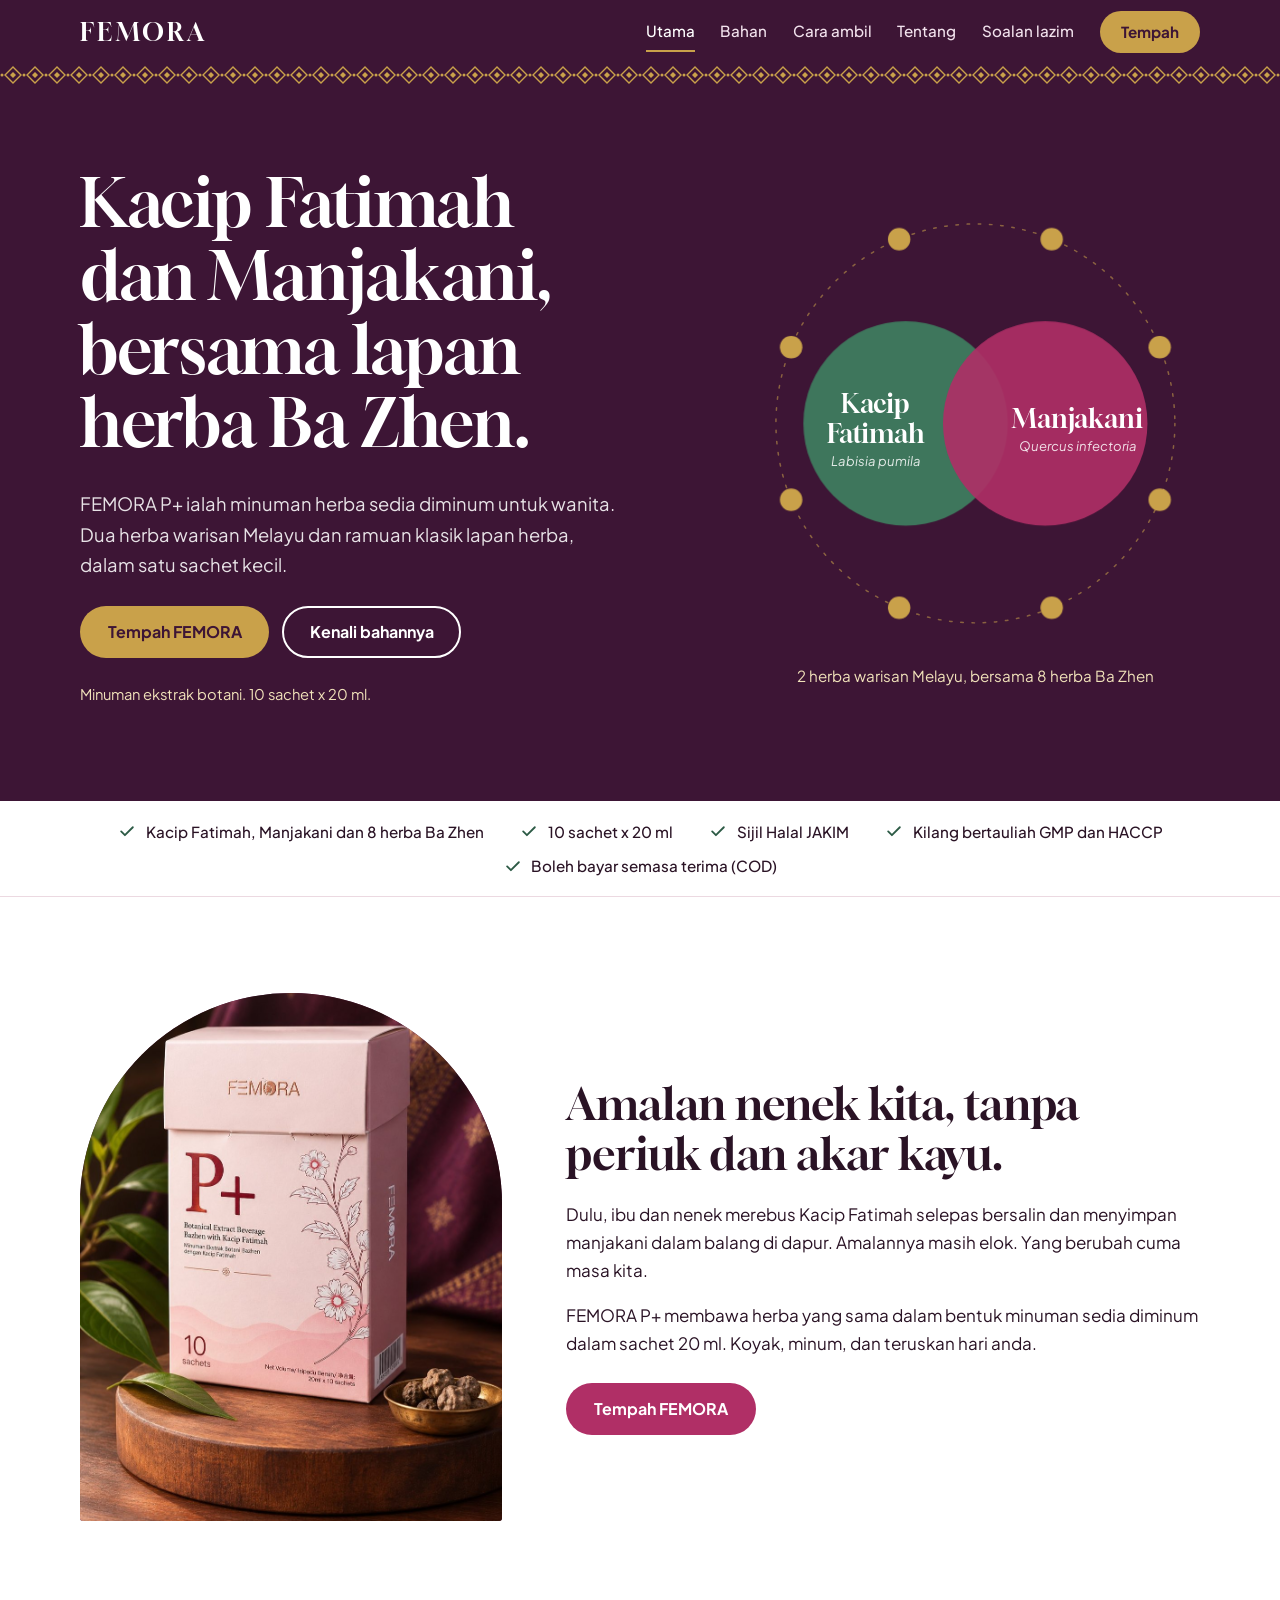
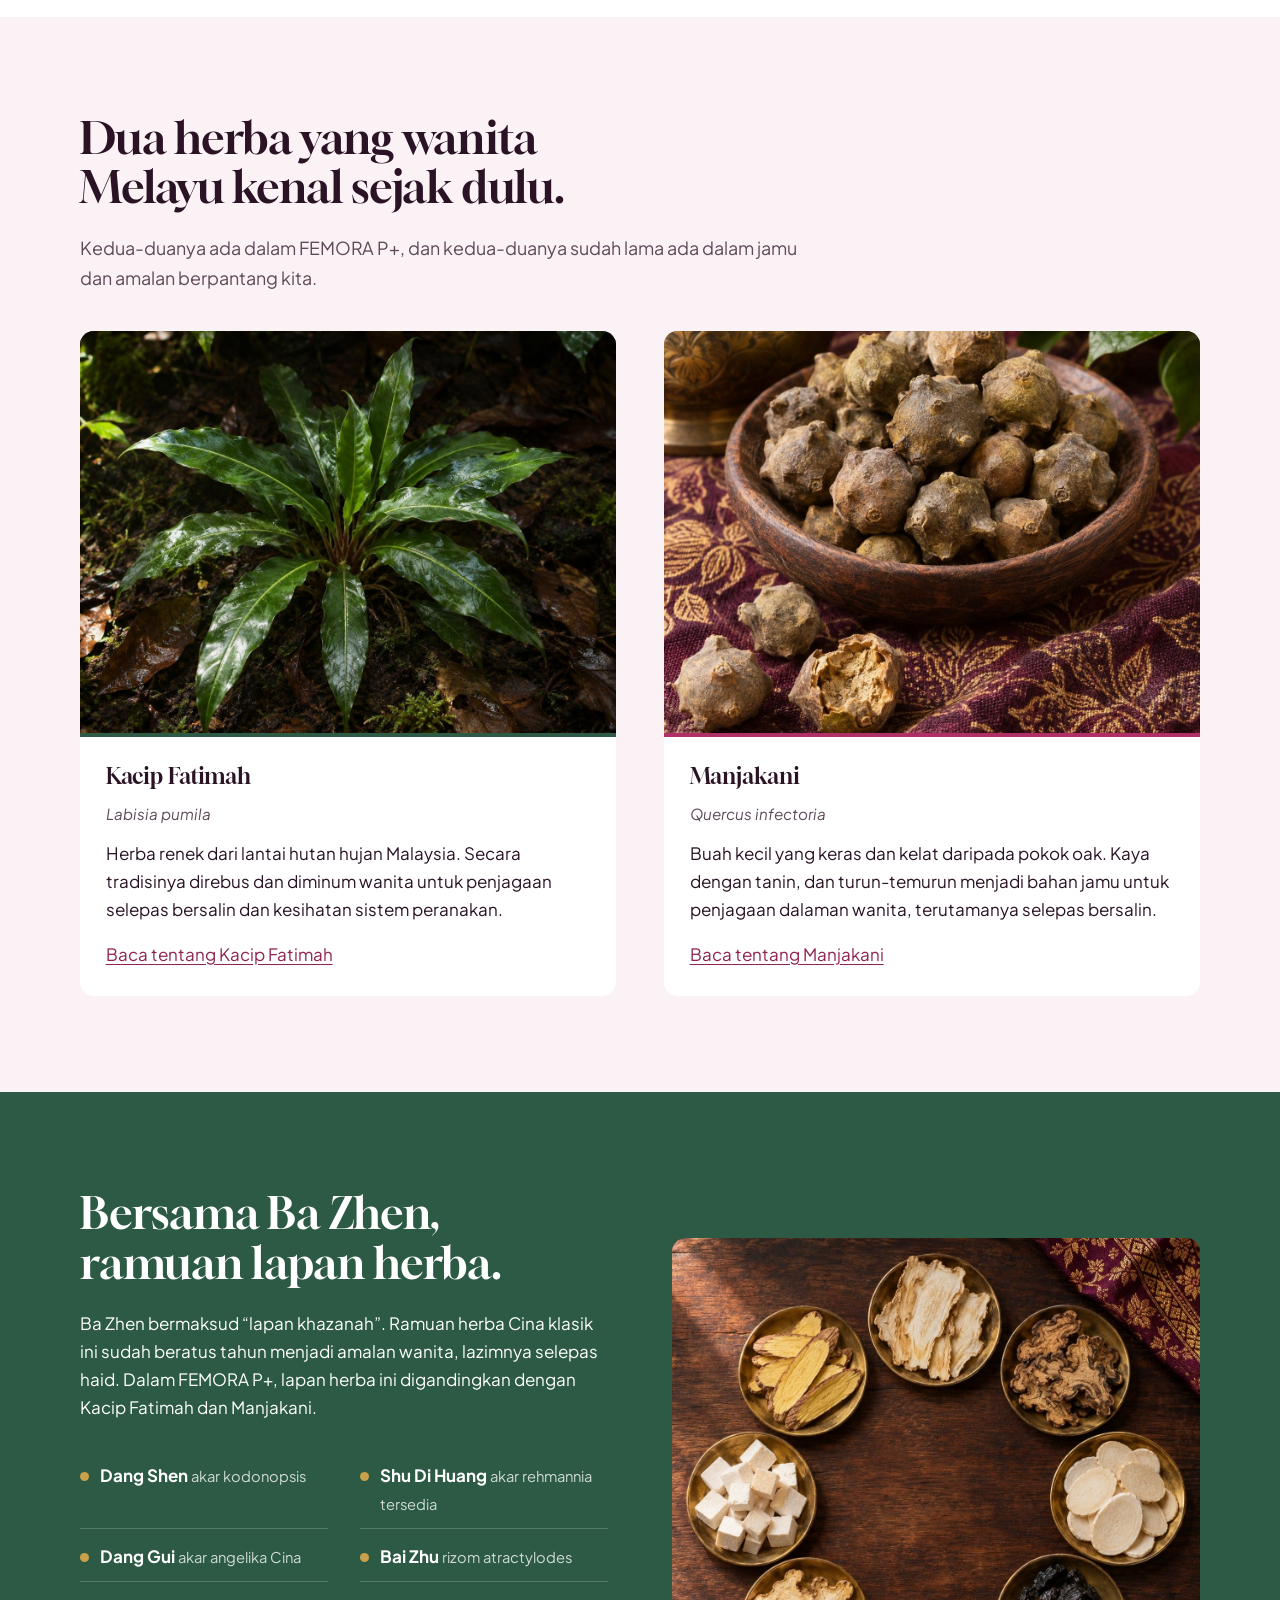
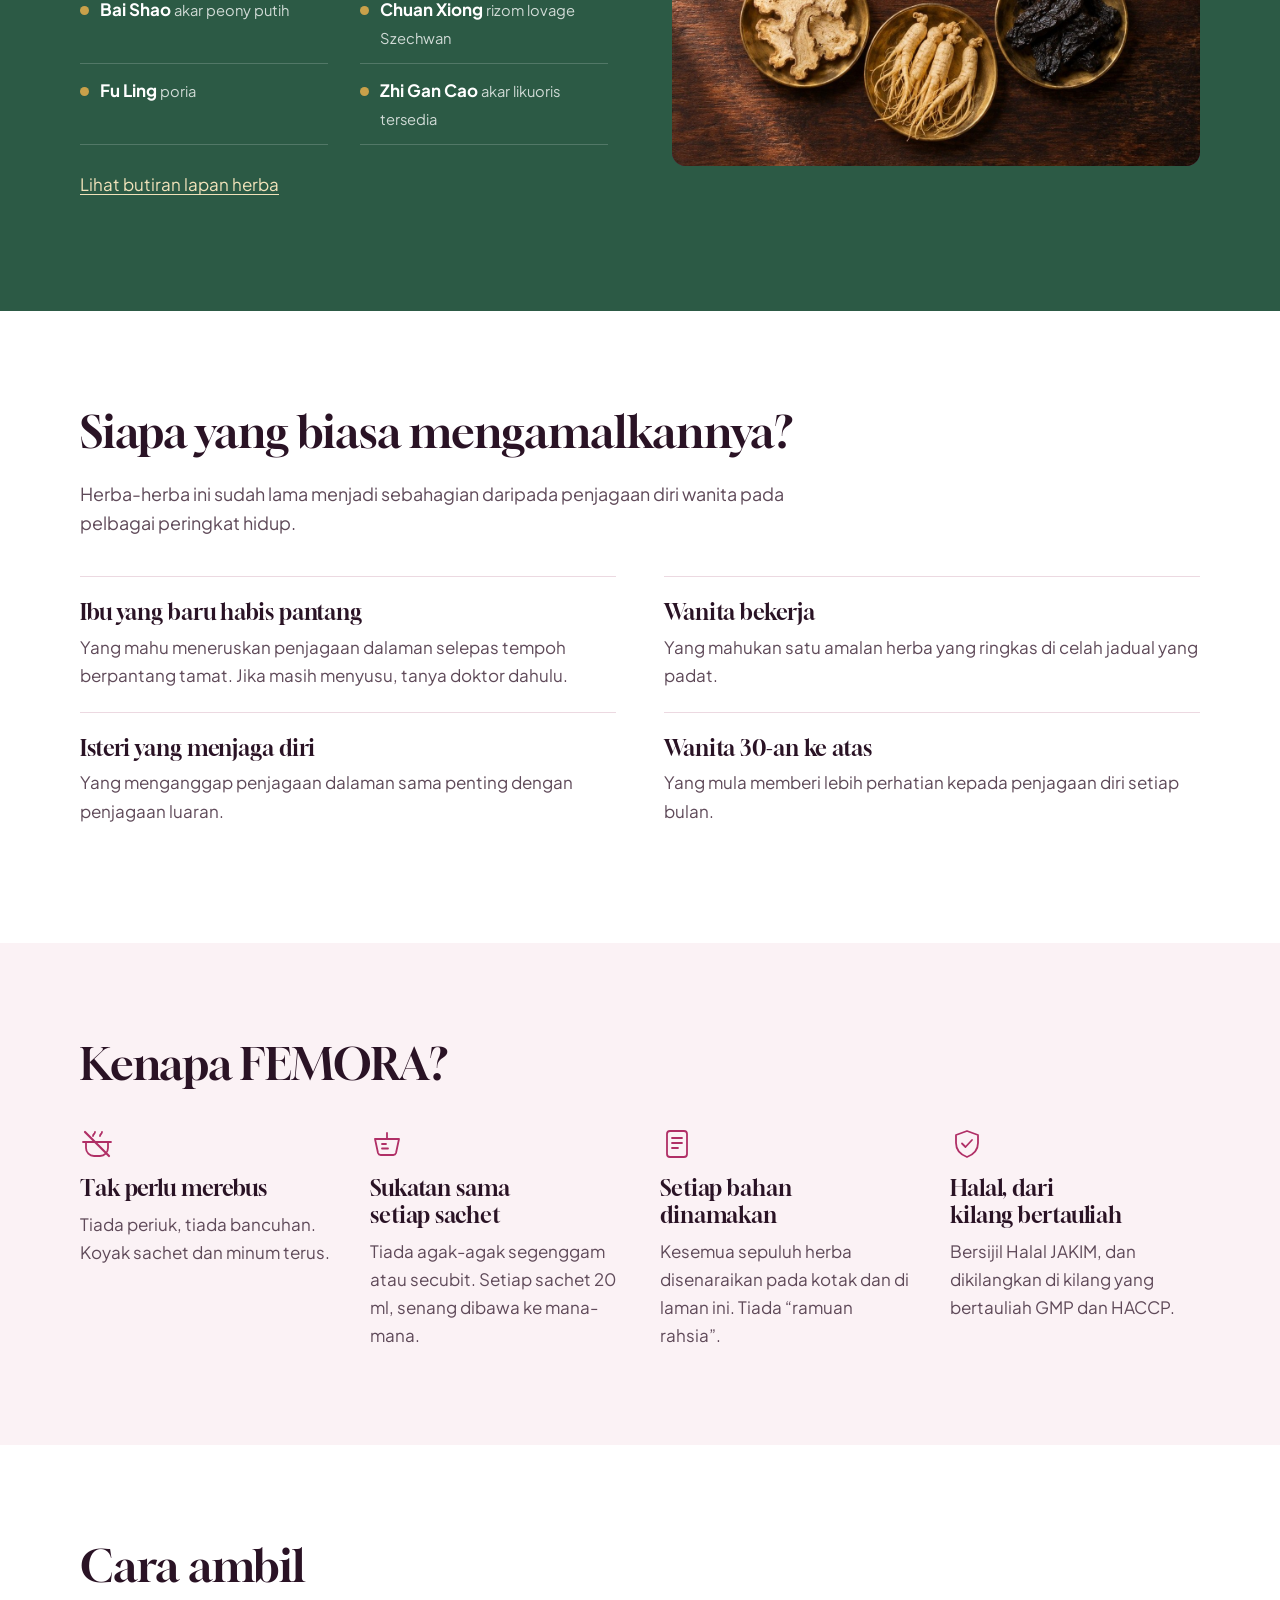
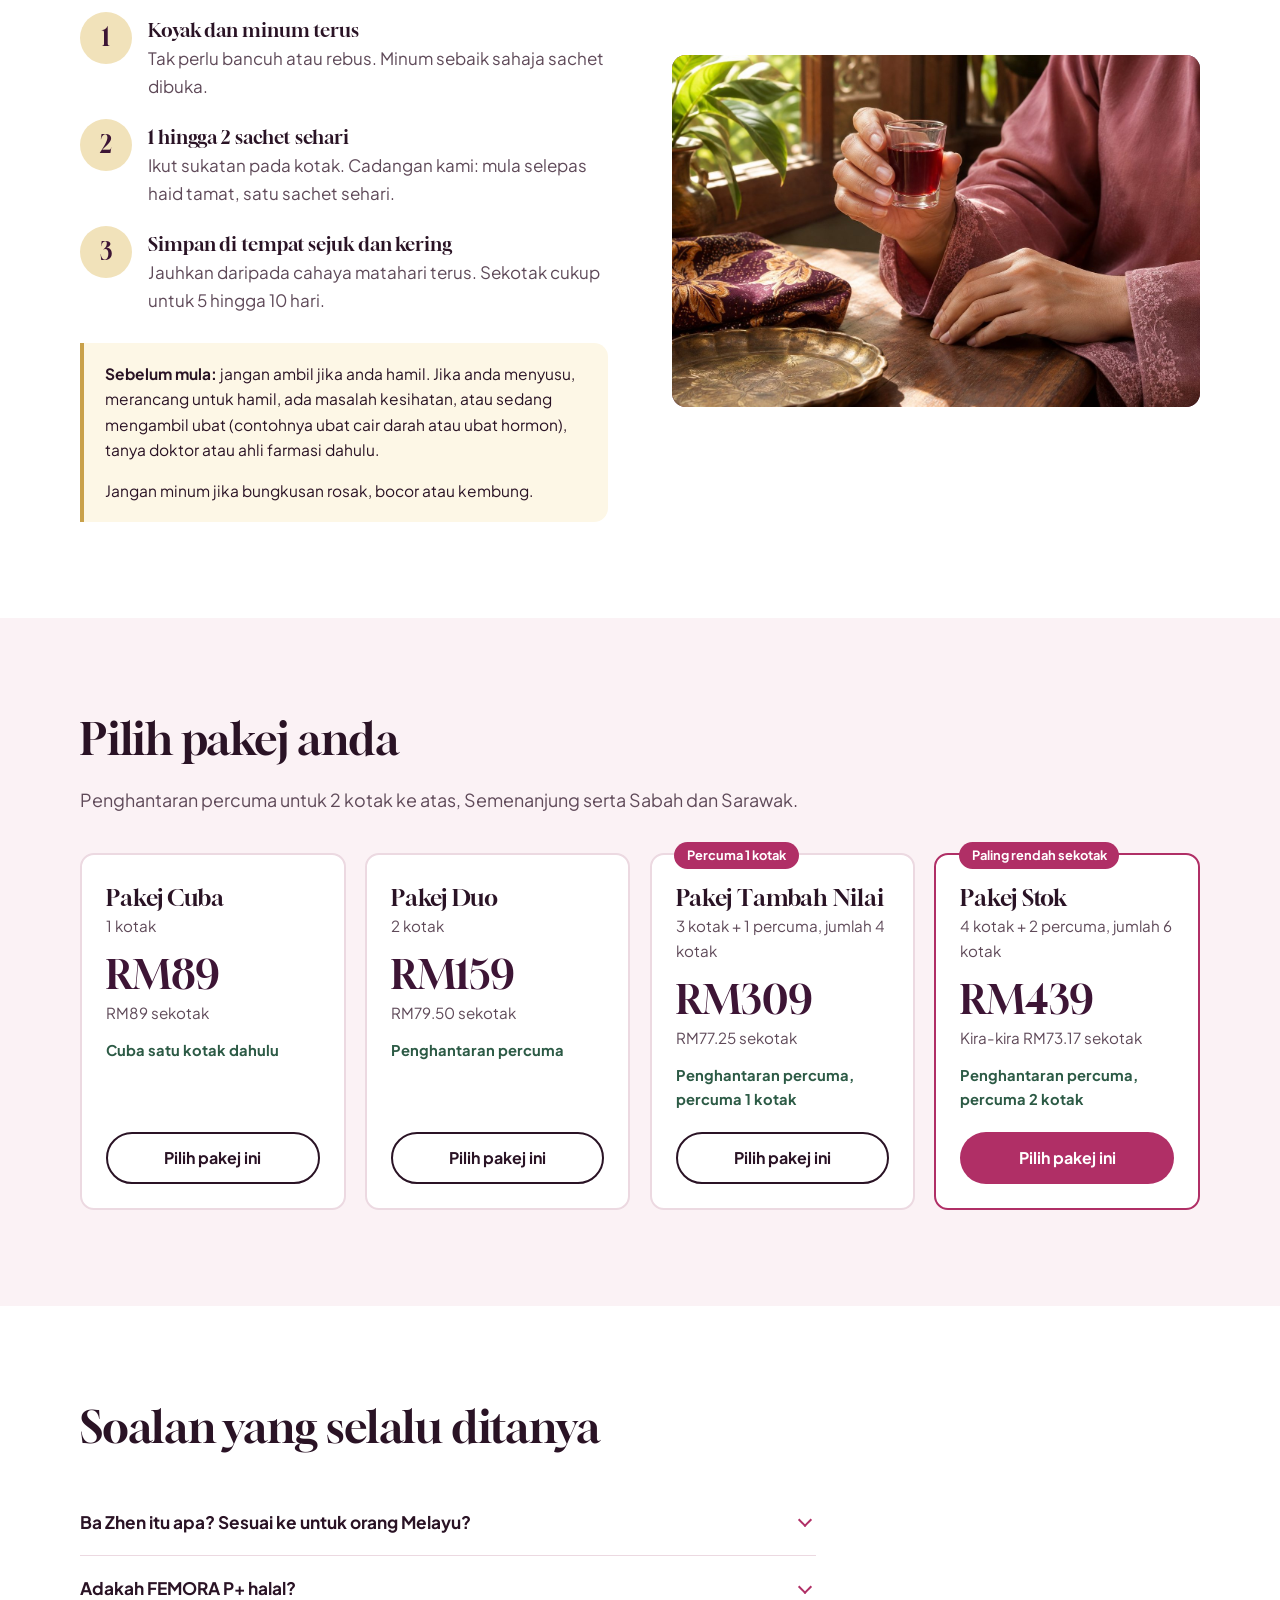
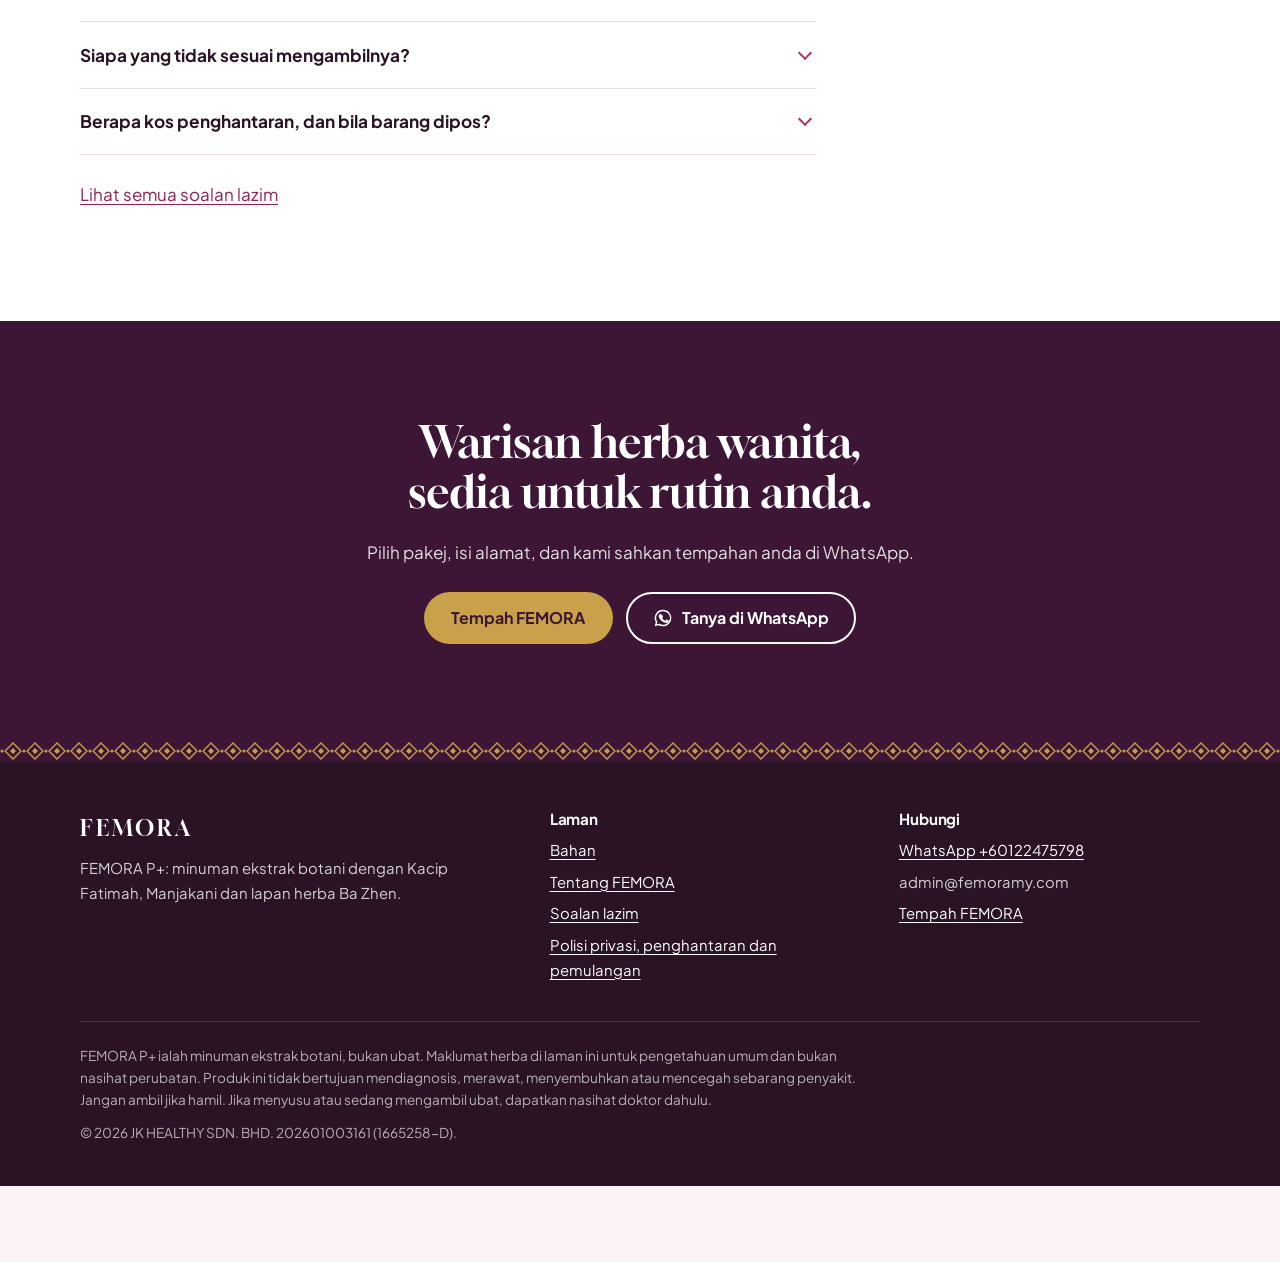
==== commit 6539e61a: "Bina laman: harga, WhatsApp dan maklumat syarikat sebenar Co-Authored-By: Claude Fable 5.2 <noreply@" ====
--- a/index.html
+++ b/index.html
@@ -3,13 +3,13 @@
 <head>
 <meta charset="utf-8">
 <meta name="viewport" content="width=device-width, initial-scale=1">
-<title>FEMORA | Kacip Fatimah dan Manjakani, diperkaya lapan herba Ba Zhen</title>
-<meta name="description" content="FEMORA menghimpunkan Kacip Fatimah dan Manjakani bersama ramuan lapan herba Ba Zhen. Digunakan secara tradisional untuk kesihatan wanita.">
+<title>FEMORA P+ | Kacip Fatimah dan Manjakani, bersama lapan herba Ba Zhen</title>
+<meta name="description" content="FEMORA P+ ialah minuman ekstrak botani sedia diminum dengan Kacip Fatimah, Manjakani dan lapan herba Ba Zhen. 10 sachet x 20 ml.">
 <meta name="robots" content="noindex">
 
 <meta property="og:type" content="website">
-<meta property="og:title" content="FEMORA | Kacip Fatimah dan Manjakani, diperkaya lapan herba Ba Zhen">
-<meta property="og:description" content="FEMORA menghimpunkan Kacip Fatimah dan Manjakani bersama ramuan lapan herba Ba Zhen. Digunakan secara tradisional untuk kesihatan wanita.">
+<meta property="og:title" content="FEMORA P+ | Kacip Fatimah dan Manjakani, bersama lapan herba Ba Zhen">
+<meta property="og:description" content="FEMORA P+ ialah minuman ekstrak botani sedia diminum dengan Kacip Fatimah, Manjakani dan lapan herba Ba Zhen. 10 sachet x 20 ml.">
 <meta property="og:locale" content="ms_MY">
 
 <meta name="theme-color" content="#3d1535">
@@ -22,7 +22,7 @@
 </head>
 <body class="ada-bar">
 <a class="langkau" href="#kandungan">Terus ke kandungan</a>
-<div class="draf-bar"><div class="bekas"><strong>Pratonton draf.</strong> Tanda kuning ialah maklumat yang belum diisi dalam config.json.</div></div>
+
 <header class="kepala">
   <div class="bekas kepala__dalam">
     <a class="jenama" href="index.html">FEMORA</a>
@@ -39,16 +39,16 @@
 <section class="hero">
   <div class="bekas hero__grid">
     <div>
-      <h1>Kacip Fatimah dan Manjakani, diperkaya lapan herba Ba Zhen.</h1>
-      <p class="hero__sub">FEMORA menghimpunkan dua herba kewanitaan warisan Melayu bersama ramuan klasik lapan herba, untuk amalan penjagaan dalaman wanita setiap hari.</p>
+      <h1>Kacip Fatimah dan Manjakani, bersama lapan herba Ba Zhen.</h1>
+      <p class="hero__sub">FEMORA P+ ialah minuman herba sedia diminum untuk wanita. Dua herba warisan Melayu dan ramuan klasik lapan herba, dalam satu sachet kecil.</p>
       <div class="butang-baris">
         <a class="butang butang--emas" href="tempah.html">Tempah FEMORA</a>
         <a class="butang butang--garis" href="bahan.html">Kenali bahannya</a>
       </div>
-      <p class="hero__tuntutan">Digunakan secara tradisional untuk kesihatan wanita.</p>
+      <p class="hero__tuntutan">Minuman ekstrak botani. 10 sachet x 20 ml.</p>
     </div>
     <div class="hero__rajah"><figure class="rajah rajah--hidup">
-  <svg viewBox="0 0 360 360" role="img" aria-label="Rajah formula: Kacip Fatimah dan Manjakani sebagai dua herba utama, dikelilingi lapan herba Ba Zhen">
+  <svg viewBox="0 0 360 360" role="img" aria-label="Rajah formula: Kacip Fatimah dan Manjakani, dikelilingi lapan herba Ba Zhen">
     <circle class="r-orbit" cx="180" cy="180" r="160"/>
     <circle class="r-titik" style="--i:0" cx="241.2" cy="32.2" r="9"/><circle class="r-titik" style="--i:1" cx="327.8" cy="118.8" r="9"/><circle class="r-titik" style="--i:2" cx="327.8" cy="241.2" r="9"/><circle class="r-titik" style="--i:3" cx="241.2" cy="327.8" r="9"/><circle class="r-titik" style="--i:4" cx="118.8" cy="327.8" r="9"/><circle class="r-titik" style="--i:5" cx="32.2" cy="241.2" r="9"/><circle class="r-titik" style="--i:6" cx="32.2" cy="118.8" r="9"/><circle class="r-titik" style="--i:7" cx="118.8" cy="32.2" r="9"/>
     <circle class="r-bulat" cx="124" cy="180" r="82" fill="#3f7d5f" fill-opacity=".94"/>
@@ -59,19 +59,19 @@
     <text class="r-nama" x="262" y="184" text-anchor="middle">Manjakani</text>
     <text class="r-latin" x="262" y="202" text-anchor="middle">Quercus infectoria</text>
   </svg>
-  <figcaption>2 herba utama, dikelilingi 8 herba Ba Zhen</figcaption>
+  <figcaption>2 herba warisan Melayu, bersama 8 herba Ba Zhen</figcaption>
 </figure></div>
   </div>
 </section>
-<div class="fakta"><div class="bekas"><ul><li><svg viewBox="0 0 24 24" fill="none" stroke="currentColor" stroke-width="2.2" stroke-linecap="round" stroke-linejoin="round" aria-hidden="true"><path d="M5 12.5l4.500 4.500L19 7.500"/></svg><span>Kacip Fatimah, Manjakani dan 8 herba Ba Zhen</span></li><li><svg viewBox="0 0 24 24" fill="none" stroke="currentColor" stroke-width="2.2" stroke-linecap="round" stroke-linejoin="round" aria-hidden="true"><path d="M5 12.5l4.500 4.500L19 7.500"/></svg><span>Berdaftar KKM: <mark class="isi">[isi: no. pendaftaran MAL]</mark></span></li><li><svg viewBox="0 0 24 24" fill="none" stroke="currentColor" stroke-width="2.2" stroke-linecap="round" stroke-linejoin="round" aria-hidden="true"><path d="M5 12.5l4.500 4.500L19 7.500"/></svg><span>Halal: <mark class="isi">[isi: status / badan pensijilan halal]</mark></span></li></ul></div></div>
+<div class="fakta"><div class="bekas"><ul><li><svg viewBox="0 0 24 24" fill="none" stroke="currentColor" stroke-width="2.2" stroke-linecap="round" stroke-linejoin="round" aria-hidden="true"><path d="M5 12.5l4.500 4.500L19 7.500"/></svg><span>Kacip Fatimah, Manjakani dan 8 herba Ba Zhen</span></li><li><svg viewBox="0 0 24 24" fill="none" stroke="currentColor" stroke-width="2.2" stroke-linecap="round" stroke-linejoin="round" aria-hidden="true"><path d="M5 12.5l4.500 4.500L19 7.500"/></svg><span>10 sachet x 20 ml</span></li><li><svg viewBox="0 0 24 24" fill="none" stroke="currentColor" stroke-width="2.2" stroke-linecap="round" stroke-linejoin="round" aria-hidden="true"><path d="M5 12.5l4.500 4.500L19 7.500"/></svg><span>Sijil Halal JAKIM</span></li><li><svg viewBox="0 0 24 24" fill="none" stroke="currentColor" stroke-width="2.2" stroke-linecap="round" stroke-linejoin="round" aria-hidden="true"><path d="M5 12.5l4.500 4.500L19 7.500"/></svg><span>Kilang bertauliah GMP dan HACCP</span></li><li><svg viewBox="0 0 24 24" fill="none" stroke="currentColor" stroke-width="2.2" stroke-linecap="round" stroke-linejoin="round" aria-hidden="true"><path d="M5 12.5l4.500 4.500L19 7.500"/></svg><span>Boleh bayar semasa terima (COD)</span></li></ul></div></div>
 
 <section class="blok blok--putih">
   <div class="bekas dua dua--foto-kecil">
-    <div class="foto foto--gerbang"><span class="foto__nota">produk.jpg</span><img src="img/produk.jpg" alt="Kotak FEMORA bersama daun Kacip Fatimah dan buah manjakani" loading="lazy" onerror="this.remove()"></div>
+    <div class="foto foto--gerbang"><img src="img/produk.jpg" alt="Kotak FEMORA P+ bersama daun Kacip Fatimah dan buah manjakani" loading="lazy" onerror="this.remove()"></div>
     <div>
       <h2>Amalan nenek kita, tanpa periuk dan akar kayu.</h2>
       <p class="pendek">Dulu, ibu dan nenek merebus Kacip Fatimah selepas bersalin dan menyimpan manjakani dalam balang di dapur. Amalannya masih elok. Yang berubah cuma masa kita.</p>
-      <p class="pendek">FEMORA menyediakan herba yang sama dalam bentuk minuman sedia diminum dalam sachet, dengan sukatan yang tetap. Ambil, dan teruskan hari anda.</p>
+      <p class="pendek">FEMORA P+ membawa herba yang sama dalam bentuk minuman sedia diminum dalam sachet 20 ml. Koyak, minum, dan teruskan hari anda.</p>
       <div class="butang-baris"><a class="butang butang--utama" href="tempah.html">Tempah FEMORA</a></div>
     </div>
   </div>
@@ -81,11 +81,11 @@
   <div class="bekas">
     <div class="blok__kepala">
       <h2>Dua herba yang wanita Melayu kenal sejak dulu.</h2>
-      <p>Kedua-duanya bahan utama FEMORA, dan kedua-duanya sudah lama ada dalam jamu dan amalan berpantang kita.</p>
+      <p>Kedua-duanya ada dalam FEMORA P+, dan kedua-duanya sudah lama ada dalam jamu dan amalan berpantang kita.</p>
     </div>
     <div class="herba">
       <article class="herba__kad">
-        <div class="foto"><span class="foto__nota">kacip-fatimah.jpg</span><img src="img/kacip-fatimah.jpg" alt="Pokok Kacip Fatimah dengan daun hijau gelap di lantai hutan" loading="lazy" onerror="this.remove()"></div>
+        <div class="foto"><img src="img/kacip-fatimah.jpg" alt="Pokok Kacip Fatimah dengan daun hijau gelap di lantai hutan" loading="lazy" onerror="this.remove()"></div>
         <div class="herba__isi">
           <h3>Kacip Fatimah</h3>
           <p class="herba__latin">Labisia pumila</p>
@@ -94,7 +94,7 @@
         </div>
       </article>
       <article class="herba__kad herba__kad--manjakani">
-        <div class="foto"><span class="foto__nota">manjakani.jpg</span><img src="img/manjakani.jpg" alt="Buah manjakani kering berwarna coklat dalam mangkuk kayu" loading="lazy" onerror="this.remove()"></div>
+        <div class="foto"><img src="img/manjakani.jpg" alt="Buah manjakani kering berwarna coklat dalam mangkuk kayu" loading="lazy" onerror="this.remove()"></div>
         <div class="herba__isi">
           <h3>Manjakani</h3>
           <p class="herba__latin">Quercus infectoria</p>
@@ -109,12 +109,12 @@
 <section class="blok blok--daun">
   <div class="bekas dua">
     <div>
-      <h2>Dilengkapi Ba Zhen, ramuan lapan herba.</h2>
-      <p class="pendek">Ba Zhen bermaksud “lapan khazanah”. Ramuan herba Cina klasik ini secara tradisinya diambil wanita untuk menyokong darah dan tenaga. Dalam FEMORA, ia bahan sokongan kepada dua herba utama.</p>
-      <ul class="lapan"><li><div><b>Dang Gui</b> <span>akar angelika</span></div></li><li><div><b>Chuan Xiong</b> <span>rizom lovage Sichuan</span></div></li><li><div><b>Bai Shao</b> <span>akar peony putih</span></div></li><li><div><b>Shu Di Huang</b> <span>akar rehmannia</span></div></li><li><div><b>Ren Shen</b> <span>ginseng</span></div></li><li><div><b>Bai Zhu</b> <span>rizom atractylodes</span></div></li><li><div><b>Fu Ling</b> <span>kulat poria</span></div></li><li><div><b>Gan Cao</b> <span>akar manis</span></div></li></ul>
+      <h2>Bersama Ba Zhen, ramuan lapan herba.</h2>
+      <p class="pendek">Ba Zhen bermaksud “lapan khazanah”. Ramuan herba Cina klasik ini sudah beratus tahun menjadi amalan wanita, lazimnya selepas haid. Dalam FEMORA P+, lapan herba ini digandingkan dengan Kacip Fatimah dan Manjakani.</p>
+      <ul class="lapan"><li><div><b>Dang Shen</b> <span>akar kodonopsis</span></div></li><li><div><b>Shu Di Huang</b> <span>akar rehmannia tersedia</span></div></li><li><div><b>Dang Gui</b> <span>akar angelika Cina</span></div></li><li><div><b>Bai Zhu</b> <span>rizom atractylodes</span></div></li><li><div><b>Bai Shao</b> <span>akar peony putih</span></div></li><li><div><b>Chuan Xiong</b> <span>rizom lovage Szechwan</span></div></li><li><div><b>Fu Ling</b> <span>poria</span></div></li><li><div><b>Zhi Gan Cao</b> <span>akar likuoris tersedia</span></div></li></ul>
       <p style="margin-top:1.6rem"><a href="bahan.html#ba-zhen">Lihat butiran lapan herba</a></p>
     </div>
-    <div class="foto foto--petak"><span class="foto__nota">ba-zhen.jpg</span><img src="img/ba-zhen.jpg" alt="Lapan jenis herba kering Ba Zhen disusun dalam piring kecil" loading="lazy" onerror="this.remove()"></div>
+    <div class="foto foto--petak"><img src="img/ba-zhen.jpg" alt="Lapan jenis herba kering Ba Zhen disusun dalam piring kecil" loading="lazy" onerror="this.remove()"></div>
   </div>
 </section>
 
@@ -128,7 +128,7 @@
       <li><h3>Ibu yang baru habis pantang</h3><p>Yang mahu meneruskan penjagaan dalaman selepas tempoh berpantang tamat. Jika masih menyusu, tanya doktor dahulu.</p></li>
       <li><h3>Wanita bekerja</h3><p>Yang mahukan satu amalan herba yang ringkas di celah jadual yang padat.</p></li>
       <li><h3>Isteri yang menjaga diri</h3><p>Yang menganggap penjagaan dalaman sama penting dengan penjagaan luaran.</p></li>
-      <li><h3>Wanita 40-an ke atas</h3><p>Yang mula memberi lebih perhatian kepada kesihatan kewanitaan.</p></li>
+      <li><h3>Wanita 30-an ke atas</h3><p>Yang mula memberi lebih perhatian kepada penjagaan diri setiap bulan.</p></li>
     </ul>
   </div>
 </section>
@@ -136,7 +136,7 @@
 <section class="blok blok--kelopak">
   <div class="bekas">
     <div class="blok__kepala"><h2>Kenapa FEMORA?</h2></div>
-    <div class="sebab"><div><svg viewBox="0 0 34 34" fill="none" stroke="currentColor" stroke-width="1.8" stroke-linecap="round" stroke-linejoin="round" aria-hidden="true"><path d="M6 15h22v6a8 8 0 0 1-8 8h-6a8 8 0 0 1-8-8z"/><path d="M3 15h28M13 9c0-2 2-2 2-4M20 9c0-2 2-2 2-4"/><path d="M5 5l24 24" stroke-width="2.2"/></svg><h3>Tak perlu merebus</h3><p>Herba sudah diproses dan disukat. Tiada periuk, tiada bau akar kayu di dapur.</p></div><div><svg viewBox="0 0 34 34" fill="none" stroke="currentColor" stroke-width="1.8" stroke-linecap="round" stroke-linejoin="round" aria-hidden="true"><path d="M5 12h24l-3 14a3 3 0 0 1-3 2H11a3 3 0 0 1-3-2z"/><path d="M12 17h4M12 21.500h6M17 12V6"/></svg><h3>Sukatan sama setiap hari</h3><p>Tiada agak-agak segenggam atau secubit. Setiap sajian sama kandungannya.</p></div><div><svg viewBox="0 0 34 34" fill="none" stroke="currentColor" stroke-width="1.8" stroke-linecap="round" stroke-linejoin="round" aria-hidden="true"><rect x="7" y="4" width="20" height="26" rx="3"/><path d="M12 11h10M12 16h10M12 21h6"/></svg><h3>Setiap bahan dinamakan</h3><p>Kesemua sepuluh herba disenaraikan pada label dan di laman ini. Tiada “ramuan rahsia”.</p></div><div><svg viewBox="0 0 34 34" fill="none" stroke="currentColor" stroke-width="1.8" stroke-linecap="round" stroke-linejoin="round" aria-hidden="true"><path d="M17 4l11 4v8c0 7-4.500 11.500-11 14C10.500 27.500 6 23 6 16V8z"/><path d="M12 16.500l3.500 3.500 6.500-7"/></svg><h3>Berdaftar dengan KKM</h3><p>Nombor pendaftaran <mark class="isi">[isi: no. pendaftaran MAL]</mark>, boleh disemak di laman NPRA.</p></div></div>
+    <div class="sebab"><div><svg viewBox="0 0 34 34" fill="none" stroke="currentColor" stroke-width="1.8" stroke-linecap="round" stroke-linejoin="round" aria-hidden="true"><path d="M6 15h22v6a8 8 0 0 1-8 8h-6a8 8 0 0 1-8-8z"/><path d="M3 15h28M13 9c0-2 2-2 2-4M20 9c0-2 2-2 2-4"/><path d="M5 5l24 24" stroke-width="2.2"/></svg><h3>Tak perlu merebus</h3><p>Tiada periuk, tiada bancuhan. Koyak sachet dan minum terus.</p></div><div><svg viewBox="0 0 34 34" fill="none" stroke="currentColor" stroke-width="1.8" stroke-linecap="round" stroke-linejoin="round" aria-hidden="true"><path d="M5 12h24l-3 14a3 3 0 0 1-3 2H11a3 3 0 0 1-3-2z"/><path d="M12 17h4M12 21.500h6M17 12V6"/></svg><h3>Sukatan sama setiap sachet</h3><p>Tiada agak-agak segenggam atau secubit. Setiap sachet 20 ml, senang dibawa ke mana-mana.</p></div><div><svg viewBox="0 0 34 34" fill="none" stroke="currentColor" stroke-width="1.8" stroke-linecap="round" stroke-linejoin="round" aria-hidden="true"><rect x="7" y="4" width="20" height="26" rx="3"/><path d="M12 11h10M12 16h10M12 21h6"/></svg><h3>Setiap bahan dinamakan</h3><p>Kesemua sepuluh herba disenaraikan pada kotak dan di laman ini. Tiada “ramuan rahsia”.</p></div><div><svg viewBox="0 0 34 34" fill="none" stroke="currentColor" stroke-width="1.8" stroke-linecap="round" stroke-linejoin="round" aria-hidden="true"><path d="M17 4l11 4v8c0 7-4.500 11.500-11 14C10.500 27.500 6 23 6 16V8z"/><path d="M12 16.500l3.500 3.500 6.500-7"/></svg><h3>Halal, dari kilang bertauliah</h3><p>Bersijil Halal JAKIM, dan dikilangkan di kilang yang bertauliah GMP dan HACCP.</p></div></div>
   </div>
 </section>
 
@@ -144,13 +144,14 @@
   <div class="bekas dua">
     <div>
       <h2>Cara ambil</h2>
-      <ol class="langkah"><li><div><h3>Ikut sukatan pada label</h3><p><mark class="isi">[isi: sukatan dan waktu ambil, cth. 2 kapsul selepas sarapan]</mark></p></div></li><li><div><h3>Ambil pada waktu yang sama setiap hari</h3><p>Letak kotak di tempat yang anda nampak, contohnya sebelah cerek atau di meja solek, supaya tak terlupa.</p></div></li><li><div><h3>Simpan dengan betul</h3><p>Tutup rapat dan simpan di tempat kering, jauh daripada cahaya matahari terus.</p></div></li></ol>
+      <ol class="langkah"><li><div><h3>Koyak dan minum terus</h3><p>Tak perlu bancuh atau rebus. Minum sebaik sahaja sachet dibuka.</p></div></li><li><div><h3>1 hingga 2 sachet sehari</h3><p>Ikut sukatan pada kotak. Cadangan kami: mula selepas haid tamat, satu sachet sehari.</p></div></li><li><div><h3>Simpan di tempat sejuk dan kering</h3><p>Jauhkan daripada cahaya matahari terus. Sekotak cukup untuk 5 hingga 10 hari.</p></div></li></ol>
       <div style="margin-top:1.8rem"><div class="amaran">
-  <p><b>Sebelum mula:</b> jangan ambil jika anda hamil. Jika anda menyusu, merancang untuk hamil, ada penyakit kronik,
+  <p><b>Sebelum mula:</b> jangan ambil jika anda hamil. Jika anda menyusu, merancang untuk hamil, ada masalah kesihatan,
   atau sedang mengambil ubat (contohnya ubat cair darah atau ubat hormon), tanya doktor atau ahli farmasi dahulu.</p>
+  <p>Jangan minum jika bungkusan rosak, bocor atau kembung.</p>
 </div></div>
     </div>
-    <div class="foto foto--lebar"><span class="foto__nota">cara-ambil.jpg</span><img src="img/cara-ambil.jpg" alt="Tangan wanita memegang FEMORA bersama segelas air suam" loading="lazy" onerror="this.remove()"></div>
+    <div class="foto foto--lebar"><img src="img/cara-ambil.jpg" alt="Wanita berbaju kurung memegang segelas kecil minuman herba" loading="lazy" onerror="this.remove()"></div>
   </div>
 </section>
 
@@ -160,32 +161,40 @@
   <div class="bekas">
     <div class="blok__kepala">
       <h2>Pilih pakej anda</h2>
-      <p>Tempahan disahkan melalui WhatsApp sebelum barang dipos.</p>
+      <p>Penghantaran percuma untuk 2 kotak ke atas, Semenanjung serta Sabah dan Sarawak.</p>
     </div>
     <div class="pakej"><div class="pakej__kad">
   
-  <h3 class="pakej__nama">1 kotak</h3>
-  <p class="pakej__label">Untuk mencuba</p>
-  <p class="pakej__harga"><mark class="isi">[isi: harga]</mark></p>
-  <p class="pakej__asal"></p>
-  <p class="pakej__nota"></p>
-  <a class="butang butang--garis" href="tempah.html#pakej-1">Pilih 1 kotak</a>
-</div><div class="pakej__kad pakej__kad--pilihan">
-  <span class="pakej__lencana">Pilihan ramai</span>
-  <h3 class="pakej__nama">2 kotak</h3>
-  <p class="pakej__label">Paling ramai pilih</p>
-  <p class="pakej__harga"><mark class="isi">[isi: harga]</mark></p>
-  <p class="pakej__asal"></p>
-  <p class="pakej__nota"></p>
-  <a class="butang butang--utama" href="tempah.html#pakej-2">Pilih 2 kotak</a>
+  <h3 class="pakej__nama">Pakej Cuba</h3>
+  <p class="pakej__label">1 kotak</p>
+  <p class="pakej__harga">RM89</p>
+  <p class="pakej__asal">RM89 sekotak</p>
+  <p class="pakej__nota">Cuba satu kotak dahulu</p>
+  <a class="butang butang--garis" href="tempah.html#pakej-1" aria-label="Pilih Pakej Cuba">Pilih pakej ini</a>
 </div><div class="pakej__kad">
   
-  <h3 class="pakej__nama">3 kotak</h3>
-  <p class="pakej__label">Paling jimat</p>
-  <p class="pakej__harga"><mark class="isi">[isi: harga]</mark></p>
-  <p class="pakej__asal"></p>
-  <p class="pakej__nota"></p>
-  <a class="butang butang--garis" href="tempah.html#pakej-3">Pilih 3 kotak</a>
+  <h3 class="pakej__nama">Pakej Duo</h3>
+  <p class="pakej__label">2 kotak</p>
+  <p class="pakej__harga">RM159</p>
+  <p class="pakej__asal">RM79.50 sekotak</p>
+  <p class="pakej__nota">Penghantaran percuma</p>
+  <a class="butang butang--garis" href="tempah.html#pakej-2" aria-label="Pilih Pakej Duo">Pilih pakej ini</a>
+</div><div class="pakej__kad">
+  <span class="pakej__lencana">Percuma 1 kotak</span>
+  <h3 class="pakej__nama">Pakej Tambah Nilai</h3>
+  <p class="pakej__label">3 kotak + 1 percuma, jumlah 4 kotak</p>
+  <p class="pakej__harga">RM309</p>
+  <p class="pakej__asal">RM77.25 sekotak</p>
+  <p class="pakej__nota">Penghantaran percuma, percuma 1 kotak</p>
+  <a class="butang butang--garis" href="tempah.html#pakej-3" aria-label="Pilih Pakej Tambah Nilai">Pilih pakej ini</a>
+</div><div class="pakej__kad pakej__kad--pilihan">
+  <span class="pakej__lencana">Paling rendah sekotak</span>
+  <h3 class="pakej__nama">Pakej Stok</h3>
+  <p class="pakej__label">4 kotak + 2 percuma, jumlah 6 kotak</p>
+  <p class="pakej__harga">RM439</p>
+  <p class="pakej__asal">Kira-kira RM73.17 sekotak</p>
+  <p class="pakej__nota">Penghantaran percuma, percuma 2 kotak</p>
+  <a class="butang butang--utama" href="tempah.html#pakej-4" aria-label="Pilih Pakej Stok">Pilih pakej ini</a>
 </div></div>
   </div>
 </section>
@@ -193,7 +202,7 @@
 <section class="blok blok--putih">
   <div class="bekas">
     <div class="blok__kepala"><h2>Soalan yang selalu ditanya</h2></div>
-    <div class="soalan"><details><summary>Ba Zhen itu apa? Sesuai ke untuk orang Melayu?</summary><div class="jawapan"><p>Ba Zhen bermaksud “lapan khazanah”. Ia ramuan herba Cina klasik yang sudah digunakan beratus tahun, terutamanya oleh wanita. Dalam resipi klasik, kesemua lapan bahannya berasal daripada tumbuhan dan kulat, tanpa bahan haiwan.</p><p>Ramai wanita Melayu sudah biasa dengan herba Cina seperti dang gui dan ginseng dalam sup dan jamu moden. Ba Zhen hanyalah gabungan lapan herba seumpama itu dalam satu resipi.</p></div></details><details><summary>Siapa yang tidak sesuai mengambilnya?</summary><div class="jawapan"><p>Jangan ambil jika anda hamil. Dapatkan nasihat doktor atau ahli farmasi dahulu jika anda:</p><ul><li>sedang menyusu atau merancang untuk hamil;</li><li>mengambil ubat cair darah, ubat hormon atau ubat tetap yang lain;</li><li>ada penyakit kronik atau bakal menjalani pembedahan;</li><li>berumur bawah 18 tahun.</li></ul></div></details><details><summary>Berapa lama baru nampak kesan?</summary><div class="jawapan"><p>Setiap orang berbeza, jadi kami tidak menjanjikan kesan dalam tempoh tertentu. Herba tradisional diamalkan secara konsisten mengikut sukatan, bukan diambil untuk kesan segera.</p></div></details><details><summary>Bagaimana cara tempah?</summary><div class="jawapan"><p>Pilih pakej di halaman <a href="tempah.html">Tempah</a>, isi nama dan alamat, kemudian tekan butang hantar. Butiran tempahan anda akan dibuka di WhatsApp. Kami sahkan tempahan dan cara bayaran di situ.</p></div></details></div>
+    <div class="soalan"><details><summary>Ba Zhen itu apa? Sesuai ke untuk orang Melayu?</summary><div class="jawapan"><p>Ba Zhen bermaksud “lapan khazanah”. Ia ramuan herba Cina klasik yang sudah digunakan beratus tahun, terutamanya oleh wanita. Dalam resipi klasik, kesemua lapan bahannya berasal daripada tumbuhan dan kulat, tanpa bahan haiwan.</p><p>Ramai wanita Melayu sudah biasa dengan herba Cina seperti dang gui dalam sup herba. Ba Zhen ialah gabungan lapan herba seumpama itu dalam satu resipi.</p></div></details><details><summary>Adakah FEMORA P+ halal?</summary><div class="jawapan"><p>Ya. Sijil Halal JAKIM. Sijil Pengesahan Halal Malaysia dikeluarkan untuk produk ini kepada pengilangnya, Nutrifood International Sdn Bhd, dan sah hingga 15 September 2028.</p></div></details><details><summary>Siapa yang tidak sesuai mengambilnya?</summary><div class="jawapan"><p>Jangan ambil jika anda hamil. Dapatkan nasihat doktor atau ahli farmasi dahulu jika anda:</p><ul><li>sedang menyusu atau merancang untuk hamil;</li><li>mengambil ubat cair darah, ubat hormon atau ubat tetap yang lain;</li><li>ada masalah kesihatan atau bakal menjalani pembedahan;</li><li>berumur bawah 18 tahun.</li></ul></div></details><details><summary>Berapa kos penghantaran, dan bila barang dipos?</summary><div class="jawapan"><p>Semenanjung: RM6.50. Sabah dan Sarawak: RM13.00. Penghantaran percuma untuk 2 kotak ke atas, Semenanjung serta Sabah dan Sarawak.</p><p>Tempahan dipos dalam masa 24 jam selepas bayaran atau tempahan COD disahkan.</p></div></details></div>
     <p style="margin-top:1.6rem"><a href="soalan-lazim.html">Lihat semua soalan lazim</a></p>
   </div>
 </section>
@@ -204,7 +213,7 @@
     <p>Pilih pakej, isi alamat, dan kami sahkan tempahan anda di WhatsApp.</p>
     <div class="butang-baris">
       <a class="butang butang--emas" href="tempah.html">Tempah FEMORA</a>
-      <a class="butang butang--garis" href="https://wa.me/?text=Salam%2C%20saya%20nak%20tahu%20lebih%20lanjut%20tentang%20FEMORA." target="_blank" rel="noopener"><svg viewBox="0 0 24 24" fill="currentColor" aria-hidden="true"><path d="M12 2a10 10 0 0 0-8.6 15.1L2 22l5-1.3A10 10 0 1 0 12 2zm0 1.8a8.2 8.2 0 1 1-4.2 15.2l-.3-.2-3 .8.8-2.9-.2-.3A8.2 8.2 0 0 1 12 3.8zM8.6 7.3c-.2 0-.5 0-.7.3-.3.3-1 .9-1 2.300s1 2.700 1.200 2.900c.1.2 2 3.200 5 4.400 2.500 1 3 .8 3.500.700.500 0 1.700-.700 2-1.400.200-.700.200-1.300.100-1.400l-.500-.300-1.700-.900c-.200 0-.400-.100-.600.200l-.800 1c-.100.200-.300.200-.500.100a6.700 6.700 0 0 1-2-1.200 7.400 7.400 0 0 1-1.400-1.700c-.100-.300 0-.400.100-.500l.400-.500.300-.400v-.500l-.800-1.900c-.200-.500-.400-.400-.600-.400z"/></svg>Tanya di WhatsApp</a>
+      <a class="butang butang--garis" href="https://wa.me/60122475798?text=Salam%2C%20saya%20nak%20tahu%20lebih%20lanjut%20tentang%20FEMORA." target="_blank" rel="noopener"><svg viewBox="0 0 24 24" fill="currentColor" aria-hidden="true"><path d="M12 2a10 10 0 0 0-8.6 15.1L2 22l5-1.3A10 10 0 1 0 12 2zm0 1.8a8.2 8.2 0 1 1-4.2 15.2l-.3-.2-3 .8.8-2.9-.2-.3A8.2 8.2 0 0 1 12 3.8zM8.6 7.3c-.2 0-.5 0-.7.3-.3.3-1 .9-1 2.300s1 2.700 1.200 2.900c.1.2 2 3.200 5 4.400 2.500 1 3 .8 3.500.700.500 0 1.700-.700 2-1.400.200-.700.200-1.300.100-1.400l-.500-.300-1.700-.900c-.200 0-.400-.100-.600.200l-.800 1c-.100.200-.300.200-.500.100a6.700 6.700 0 0 1-2-1.200 7.400 7.400 0 0 1-1.400-1.700c-.100-.300 0-.400.100-.500l.400-.500.300-.400v-.500l-.800-1.900c-.200-.500-.400-.400-.600-.400z"/></svg>Tanya di WhatsApp</a>
     </div>
   </div>
 </section>
@@ -216,7 +225,7 @@
     <div class="kaki__grid">
       <div>
         <a class="jenama" href="index.html">FEMORA</a>
-        <p>Kacip Fatimah dan Manjakani, diperkaya lapan herba Ba Zhen. Digunakan secara tradisional untuk kesihatan wanita.</p>
+        <p>FEMORA P+: minuman ekstrak botani dengan Kacip Fatimah, Manjakani dan lapan herba Ba Zhen.</p>
       </div>
       <div>
         <h2>Laman</h2>
@@ -230,17 +239,17 @@
       <div>
         <h2>Hubungi</h2>
         <ul>
-          <li><a href="https://wa.me/?text=Salam%2C%20saya%20nak%20tahu%20lebih%20lanjut%20tentang%20FEMORA." target="_blank" rel="noopener">WhatsApp <mark class="isi">[isi: nombor WhatsApp]</mark></a></li>
-          <li><mark class="isi">[isi: emel]</mark></li>
+          <li><a href="https://wa.me/60122475798?text=Salam%2C%20saya%20nak%20tahu%20lebih%20lanjut%20tentang%20FEMORA." target="_blank" rel="noopener">WhatsApp +60122475798</a></li>
+          <li>admin@femoramy.com</li>
           <li><a href="tempah.html">Tempah FEMORA</a></li>
         </ul>
       </div>
     </div>
     <div class="kaki__penafian">
-      <p>Ini ialah produk tradisional. Kenyataan di laman ini berdasarkan kegunaan tradisi dan bukan nasihat perubatan.
-      FEMORA tidak bertujuan mendiagnosis, merawat, menyembuhkan atau mencegah sebarang penyakit.
+      <p>FEMORA P+ ialah minuman ekstrak botani, bukan ubat. Maklumat herba di laman ini untuk pengetahuan umum dan bukan nasihat perubatan.
+      Produk ini tidak bertujuan mendiagnosis, merawat, menyembuhkan atau mencegah sebarang penyakit.
       Jangan ambil jika hamil. Jika menyusu atau sedang mengambil ubat, dapatkan nasihat doktor dahulu.</p>
-      <p>&copy; 2026 FEMORA.</p>
+      <p>&copy; 2026 JK HEALTHY SDN. BHD. 202601003161 (1665258-D).</p>
     </div>
   </div>
 </footer>
--- a/css/site.css
+++ b/css/site.css
@@ -214,15 +214,15 @@
 .testi cite { font-style: normal; font-weight: 700; font-size: .92rem; color: var(--dakwat-2); }
 
 /* ---------- Pakej ---------- */
-.pakej { display: grid; grid-template-columns: repeat(auto-fit, minmax(240px, 1fr)); gap: 1.3rem; align-items: stretch; }
+.pakej { display: grid; grid-template-columns: repeat(auto-fit, minmax(230px, 1fr)); gap: 1.6rem 1.2rem; align-items: stretch; }
 .pakej__kad { position: relative; background: var(--putih); border: 2px solid var(--garis); border-radius: var(--jejari); padding: 1.8rem 1.5rem 1.5rem; display: flex; flex-direction: column; }
 .pakej__kad--pilihan { border-color: var(--kesumba); }
 .pakej__lencana { position: absolute; top: -13px; left: 1.4rem; background: var(--kesumba); color: #fff; font-size: .8rem; font-weight: 700; padding: .2rem .8rem; border-radius: 999px; }
-.pakej__nama { font-family: var(--paparan); font-size: 1.6rem; margin: 0; }
+.pakej__nama { font-family: var(--paparan); font-size: 1.45rem; margin: 0; }
 .pakej__label { color: var(--dakwat-2); font-size: .95rem; margin: .1rem 0 1rem; }
 .pakej__harga { font-family: var(--paparan); font-size: 2.5rem; line-height: 1; color: var(--manggis); margin: 0; }
-.pakej__asal { color: var(--dakwat-2); text-decoration: line-through; font-size: .95rem; min-height: 1.5em; margin: .3rem 0 0; }
-.pakej__nota { font-size: .92rem; color: var(--dakwat-2); margin: .8rem 0 1.3rem; flex: 1; }
+.pakej__asal { color: var(--dakwat-2); font-size: .95rem; min-height: 1.5em; margin: .35rem 0 0; }
+.pakej__nota { font-size: .92rem; font-weight: 700; color: var(--daun); margin: .8rem 0 1.3rem; flex: 1; }
 .pakej__kad .butang { width: 100%; }
 
 /* ---------- Soalan lazim ---------- */
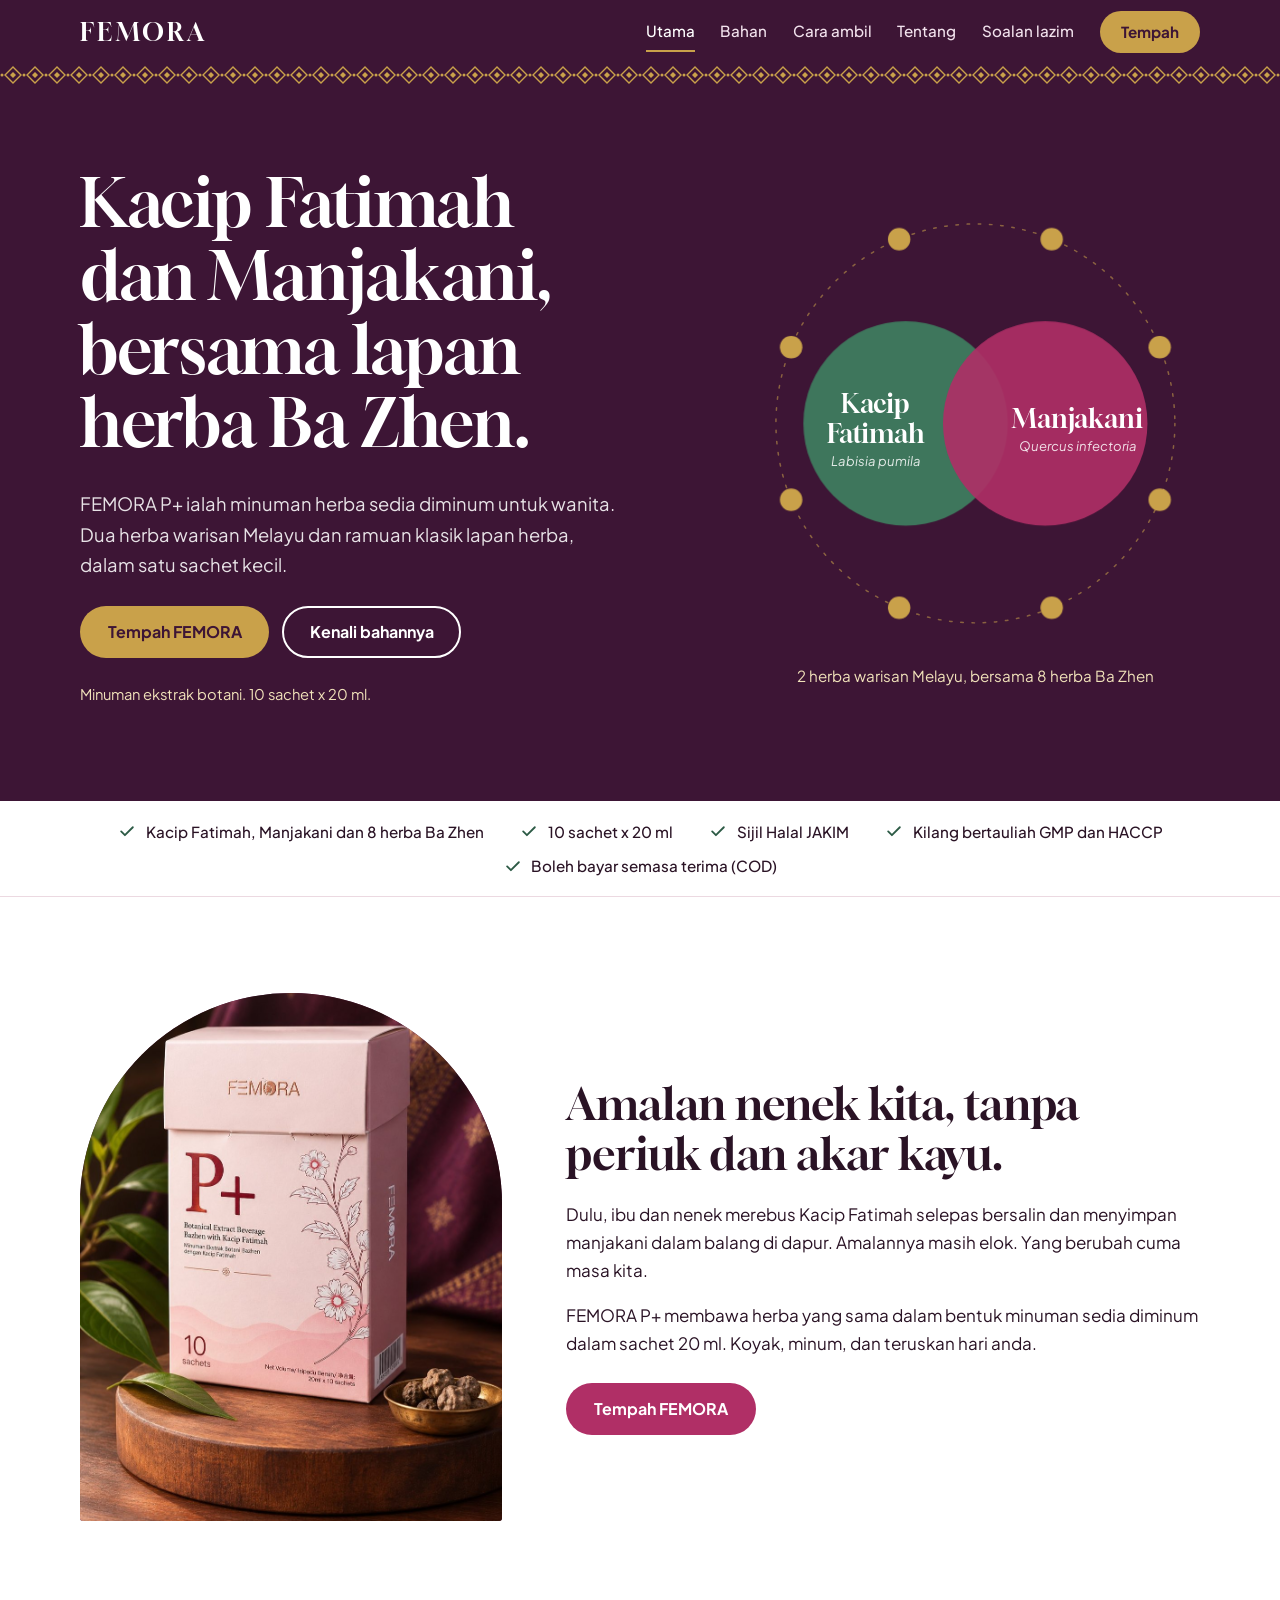
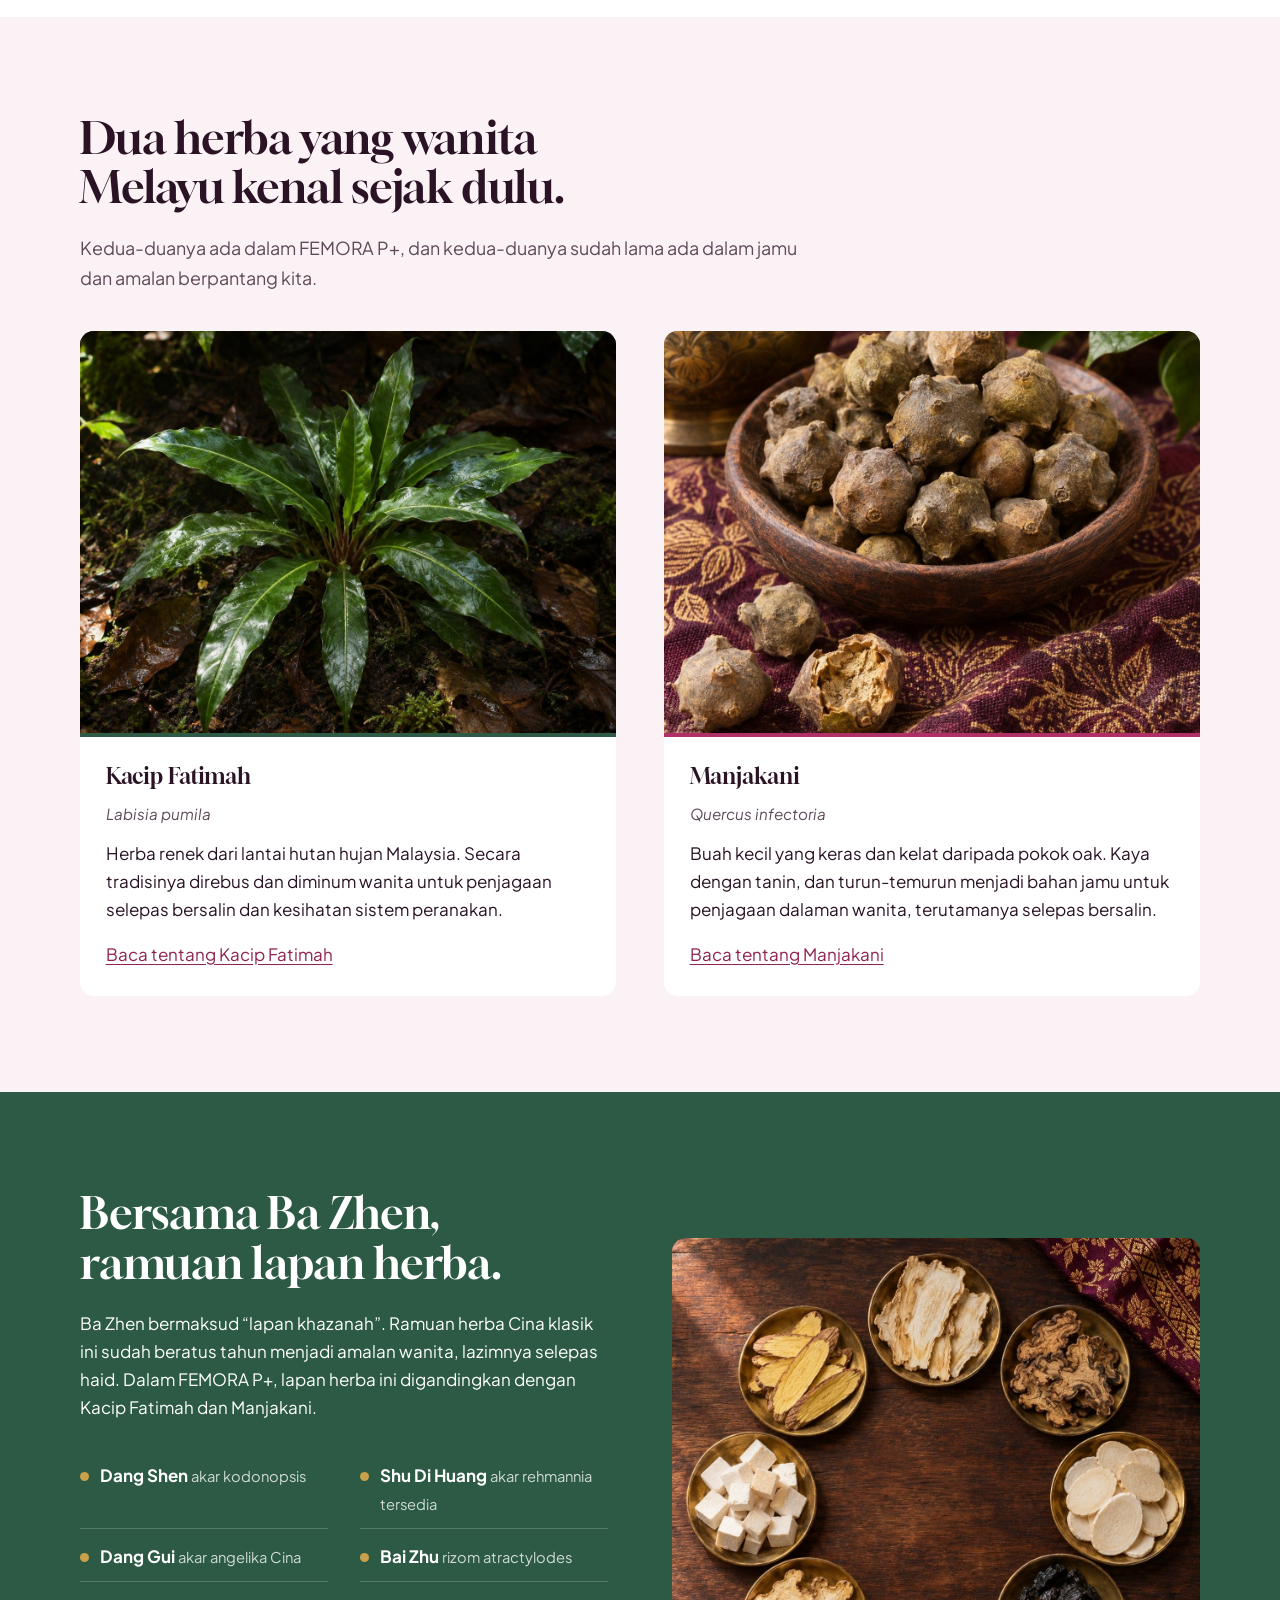
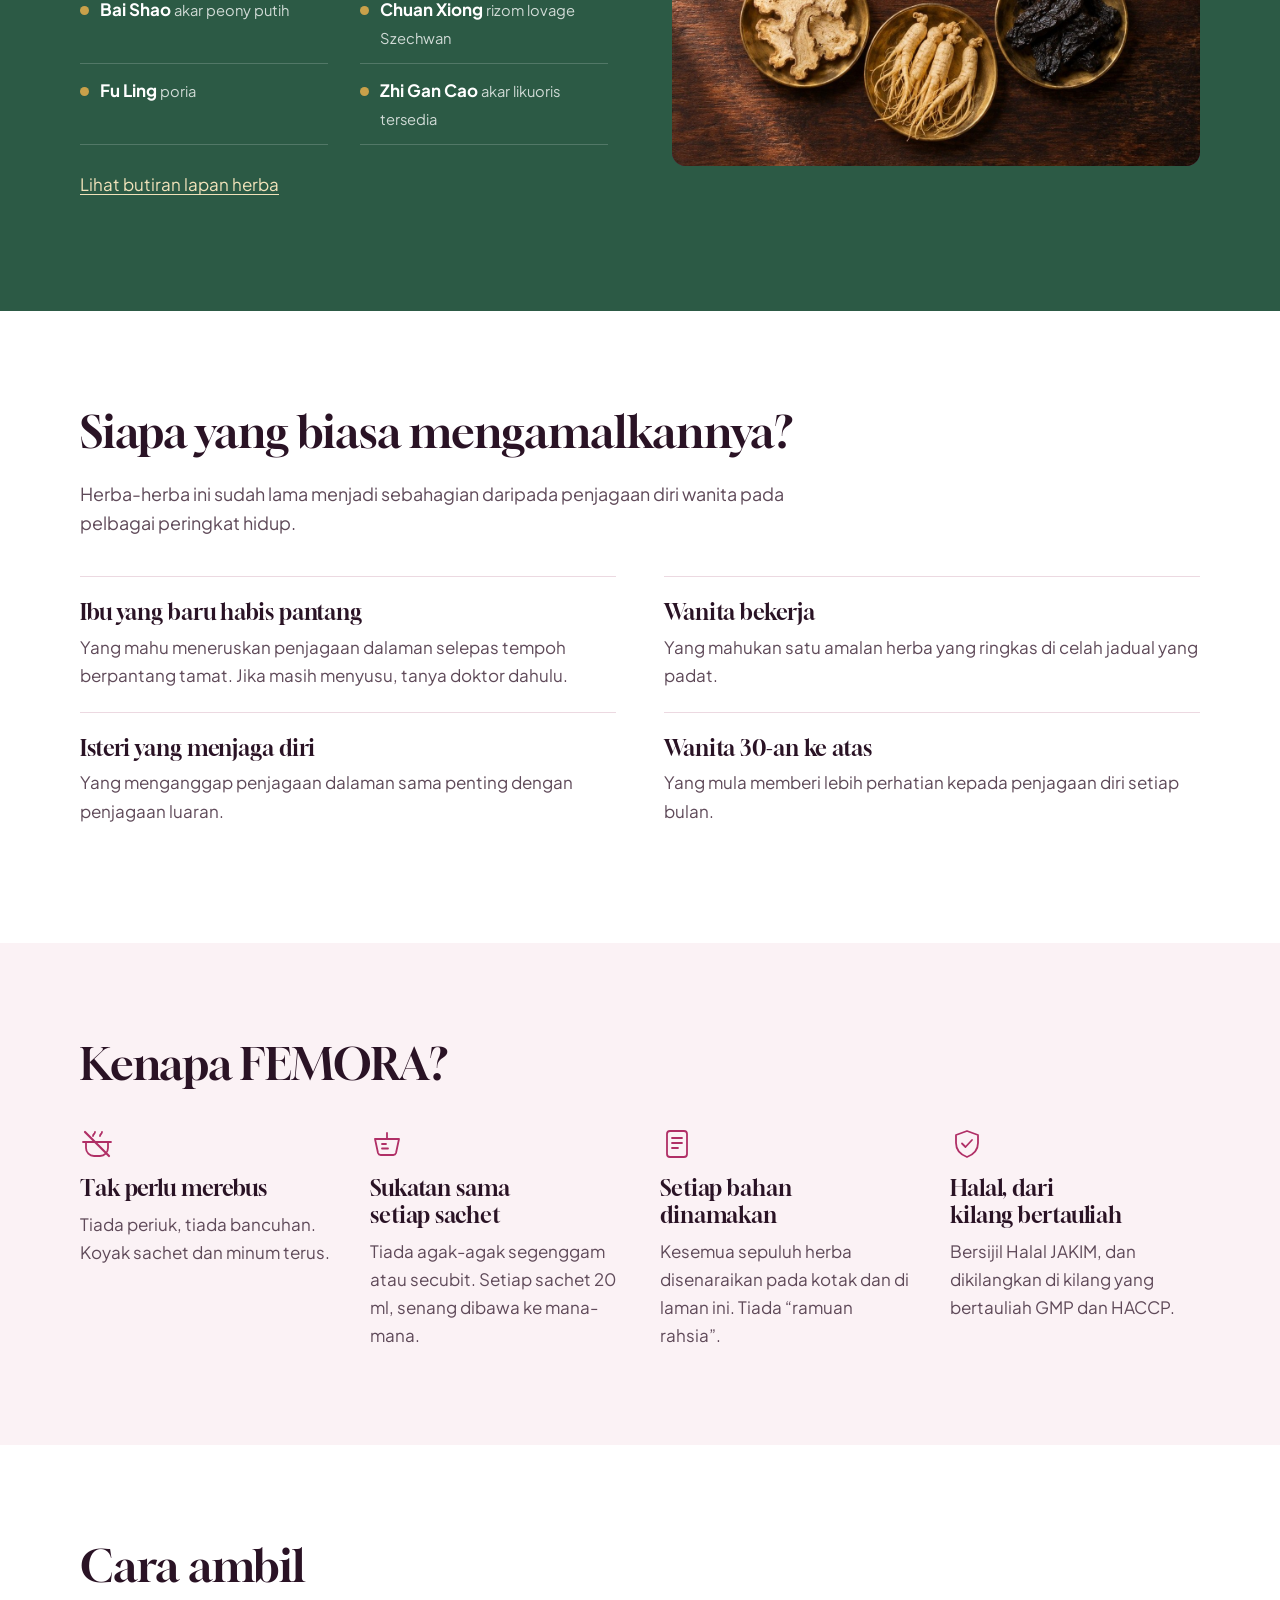
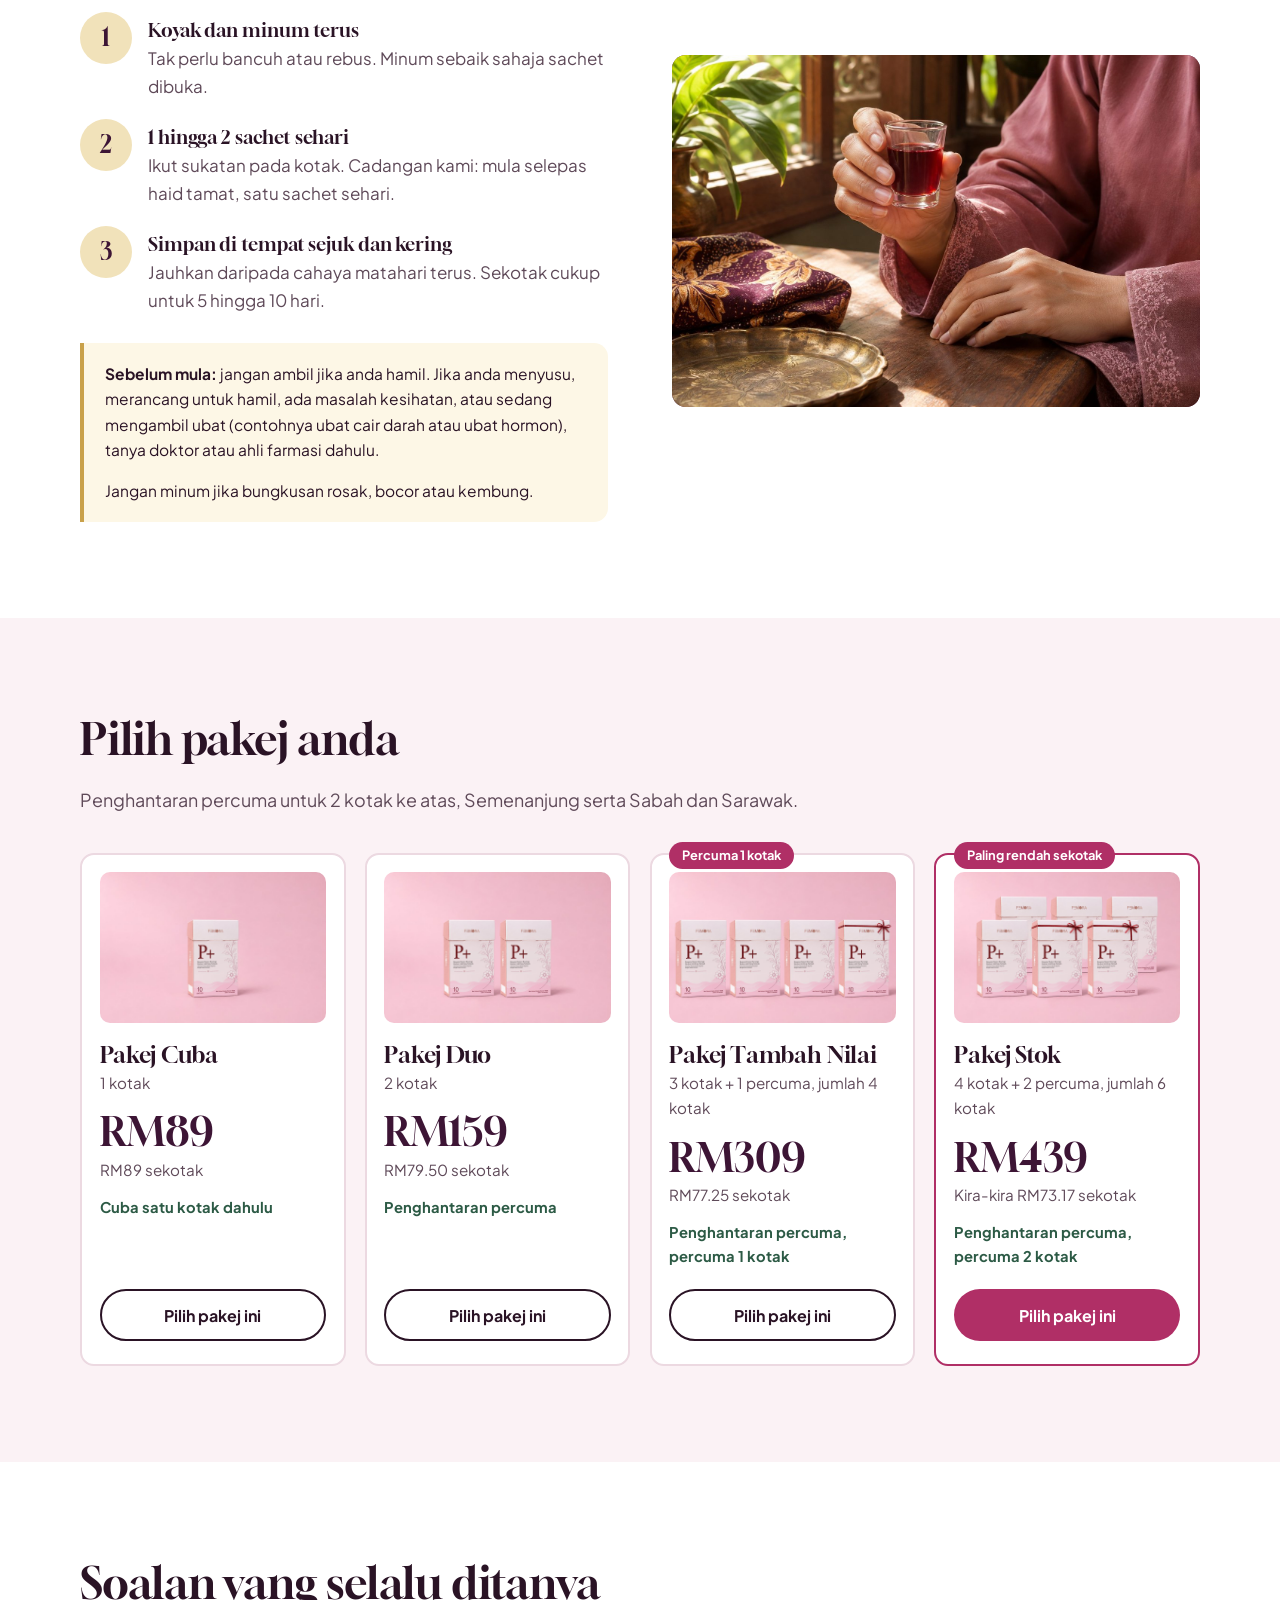
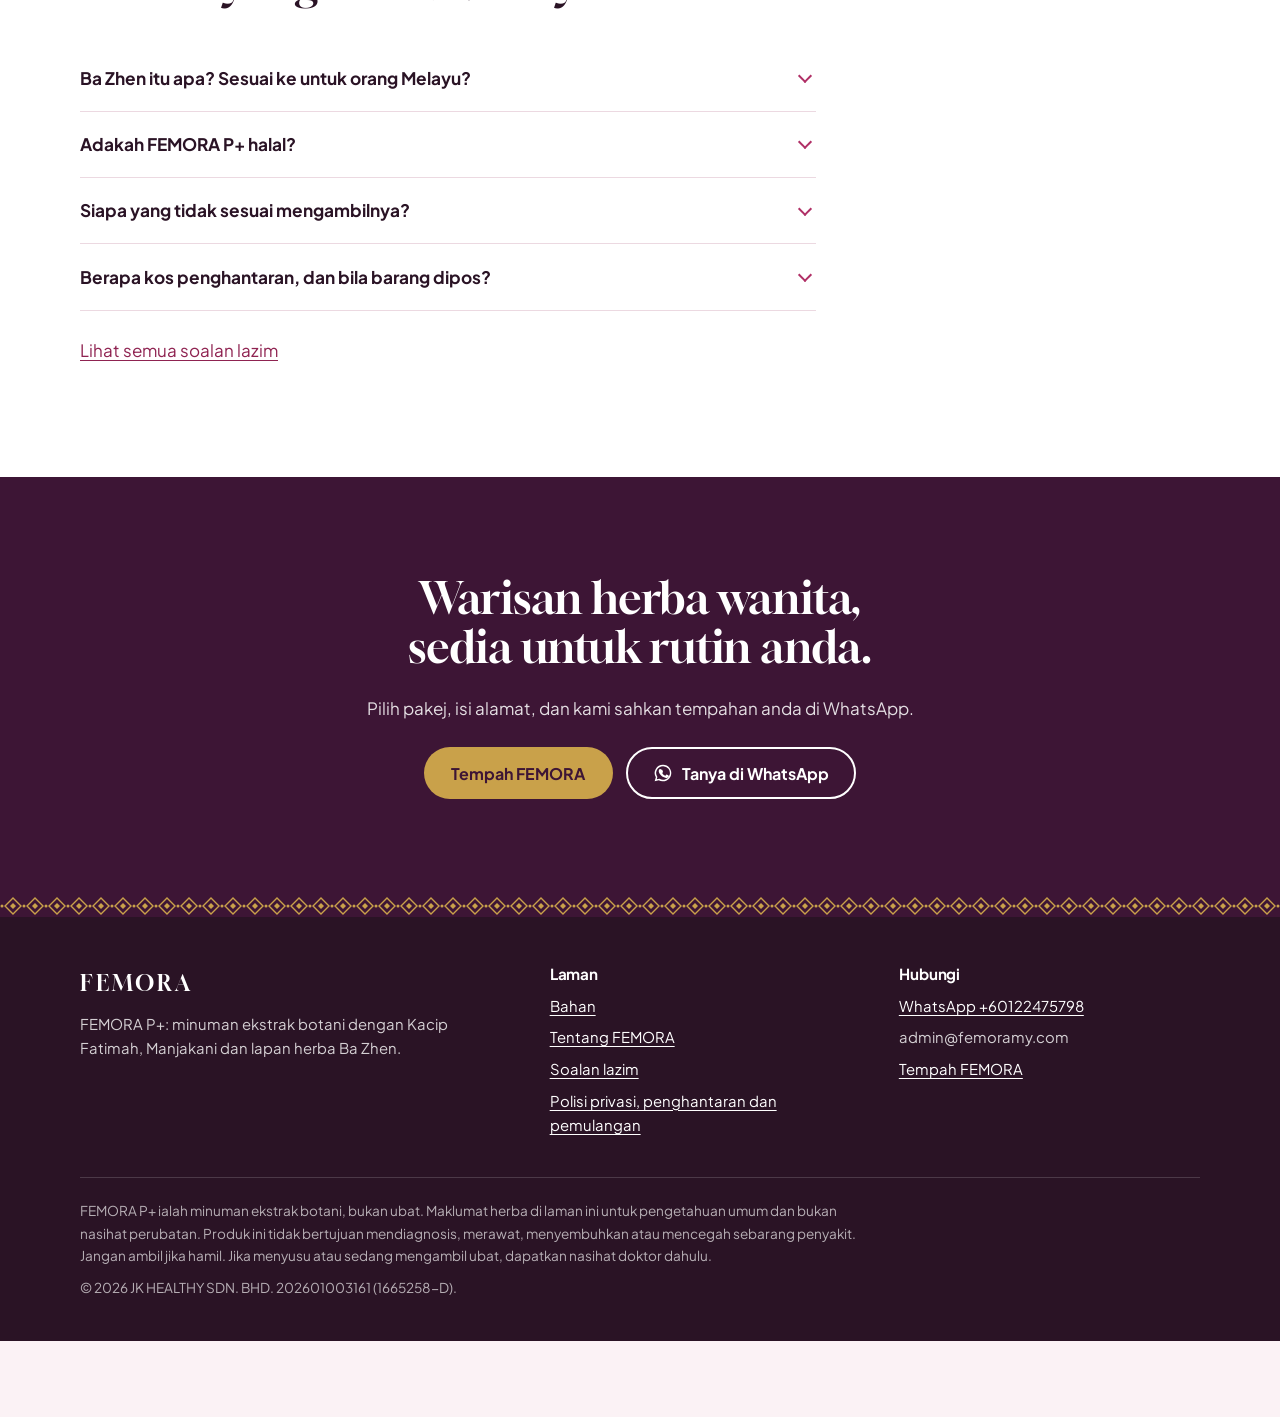
==== commit df196190: "Bina laman: gambar pakej Co-Authored-By: Claude Fable 5.2 <noreply@anthropic.com> Claude-Session: ht" ====
--- a/index.html
+++ b/index.html
@@ -165,6 +165,7 @@
     </div>
     <div class="pakej"><div class="pakej__kad">
   
+  <img class="pakej__gambar" src="img/pakej-1.jpg" alt="Satu kotak FEMORA P+" width="960" height="640" loading="lazy">
   <h3 class="pakej__nama">Pakej Cuba</h3>
   <p class="pakej__label">1 kotak</p>
   <p class="pakej__harga">RM89</p>
@@ -173,6 +174,7 @@
   <a class="butang butang--garis" href="tempah.html#pakej-1" aria-label="Pilih Pakej Cuba">Pilih pakej ini</a>
 </div><div class="pakej__kad">
   
+  <img class="pakej__gambar" src="img/pakej-2.jpg" alt="Dua kotak FEMORA P+" width="960" height="640" loading="lazy">
   <h3 class="pakej__nama">Pakej Duo</h3>
   <p class="pakej__label">2 kotak</p>
   <p class="pakej__harga">RM159</p>
@@ -181,6 +183,7 @@
   <a class="butang butang--garis" href="tempah.html#pakej-2" aria-label="Pilih Pakej Duo">Pilih pakej ini</a>
 </div><div class="pakej__kad">
   <span class="pakej__lencana">Percuma 1 kotak</span>
+  <img class="pakej__gambar" src="img/pakej-4.jpg" alt="Empat kotak FEMORA P+, satu berikat reben" width="960" height="640" loading="lazy">
   <h3 class="pakej__nama">Pakej Tambah Nilai</h3>
   <p class="pakej__label">3 kotak + 1 percuma, jumlah 4 kotak</p>
   <p class="pakej__harga">RM309</p>
@@ -189,6 +192,7 @@
   <a class="butang butang--garis" href="tempah.html#pakej-3" aria-label="Pilih Pakej Tambah Nilai">Pilih pakej ini</a>
 </div><div class="pakej__kad pakej__kad--pilihan">
   <span class="pakej__lencana">Paling rendah sekotak</span>
+  <img class="pakej__gambar" src="img/pakej-6.jpg" alt="Enam kotak FEMORA P+, dua berikat reben" width="960" height="640" loading="lazy">
   <h3 class="pakej__nama">Pakej Stok</h3>
   <p class="pakej__label">4 kotak + 2 percuma, jumlah 6 kotak</p>
   <p class="pakej__harga">RM439</p>
--- a/css/site.css
+++ b/css/site.css
@@ -215,9 +215,10 @@
 
 /* ---------- Pakej ---------- */
 .pakej { display: grid; grid-template-columns: repeat(auto-fit, minmax(230px, 1fr)); gap: 1.6rem 1.2rem; align-items: stretch; }
-.pakej__kad { position: relative; background: var(--putih); border: 2px solid var(--garis); border-radius: var(--jejari); padding: 1.8rem 1.5rem 1.5rem; display: flex; flex-direction: column; }
+.pakej__kad { position: relative; background: var(--putih); border: 2px solid var(--garis); border-radius: var(--jejari); padding: 1.1rem 1.1rem 1.4rem; display: flex; flex-direction: column; }
 .pakej__kad--pilihan { border-color: var(--kesumba); }
-.pakej__lencana { position: absolute; top: -13px; left: 1.4rem; background: var(--kesumba); color: #fff; font-size: .8rem; font-weight: 700; padding: .2rem .8rem; border-radius: 999px; }
+.pakej__gambar { width: 100%; height: auto; aspect-ratio: 3 / 2; object-fit: cover; border-radius: 10px; margin-bottom: 1.1rem; background: #f6cdd8; }
+.pakej__lencana { position: absolute; z-index: 1; top: -13px; left: 1.1rem; background: var(--kesumba); color: #fff; font-size: .8rem; font-weight: 700; padding: .2rem .8rem; border-radius: 999px; }
 .pakej__nama { font-family: var(--paparan); font-size: 1.45rem; margin: 0; }
 .pakej__label { color: var(--dakwat-2); font-size: .95rem; margin: .1rem 0 1rem; }
 .pakej__harga { font-family: var(--paparan); font-size: 2.5rem; line-height: 1; color: var(--manggis); margin: 0; }
